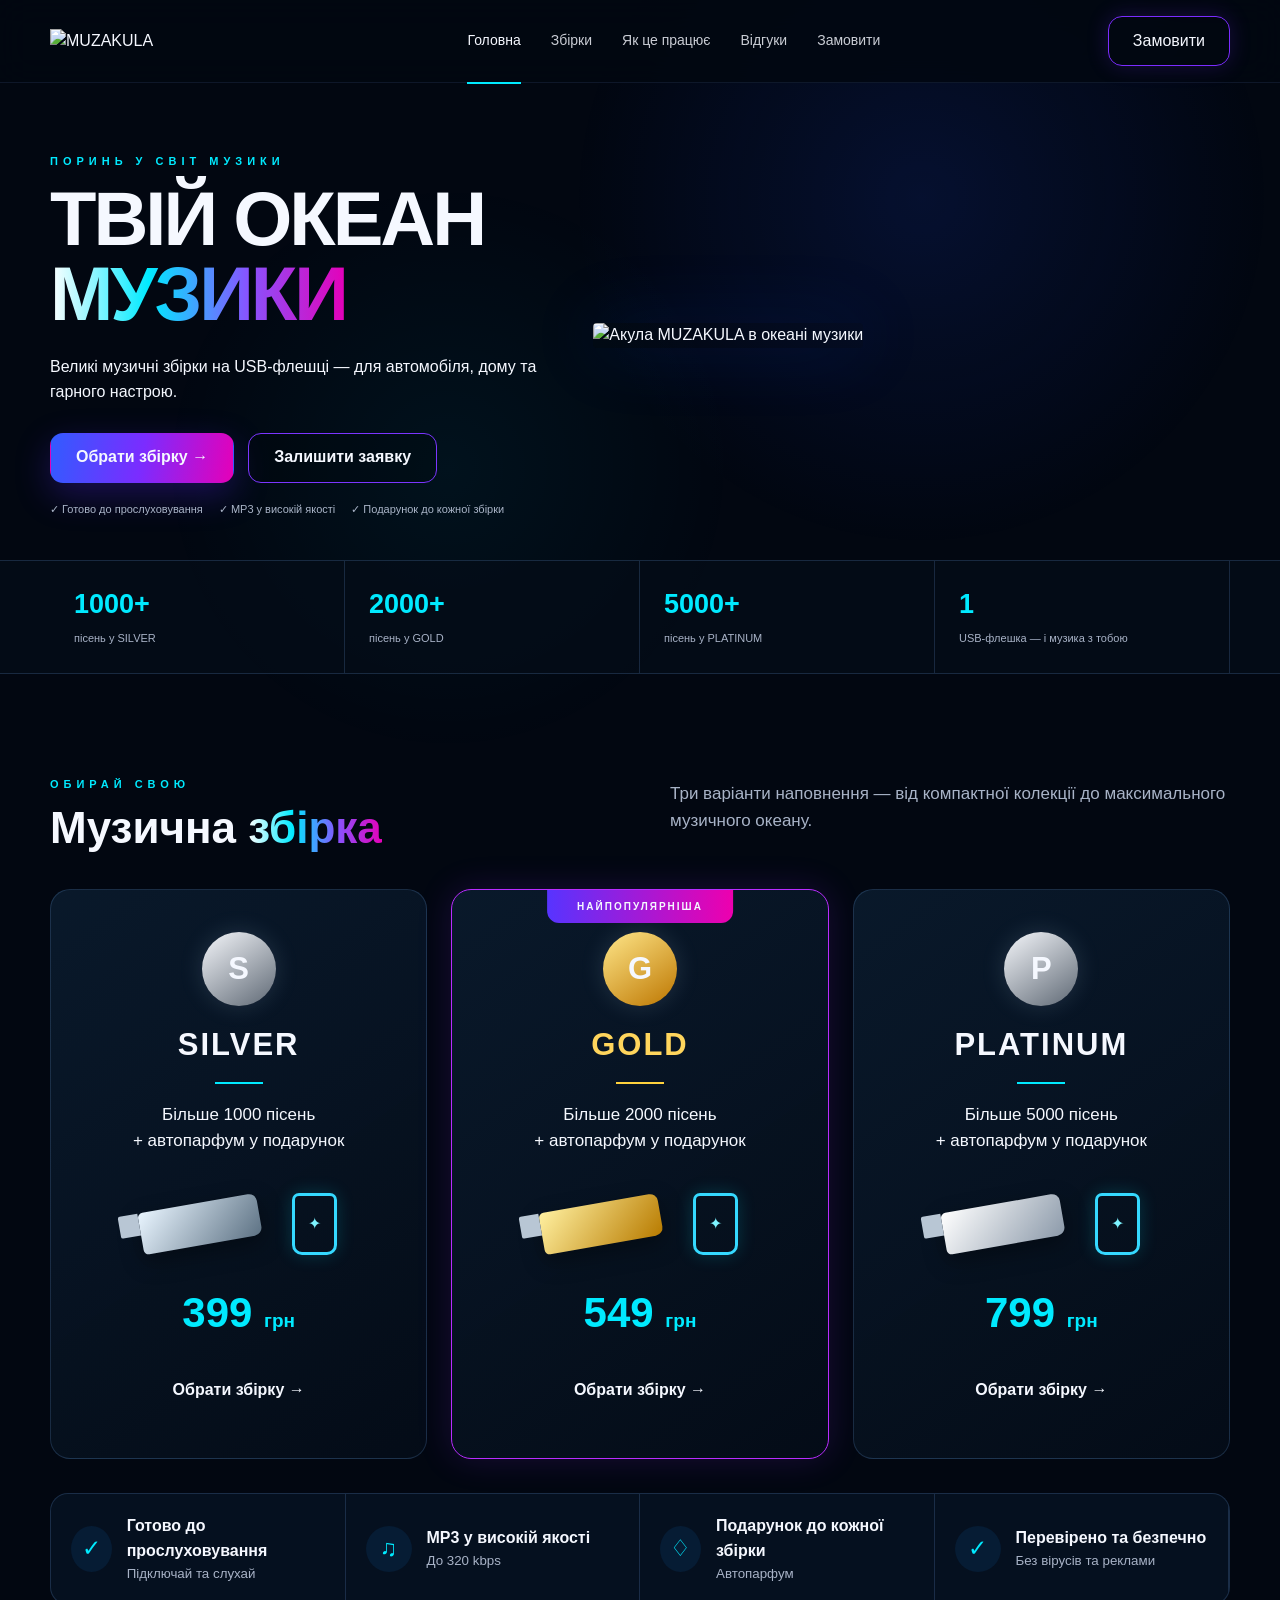
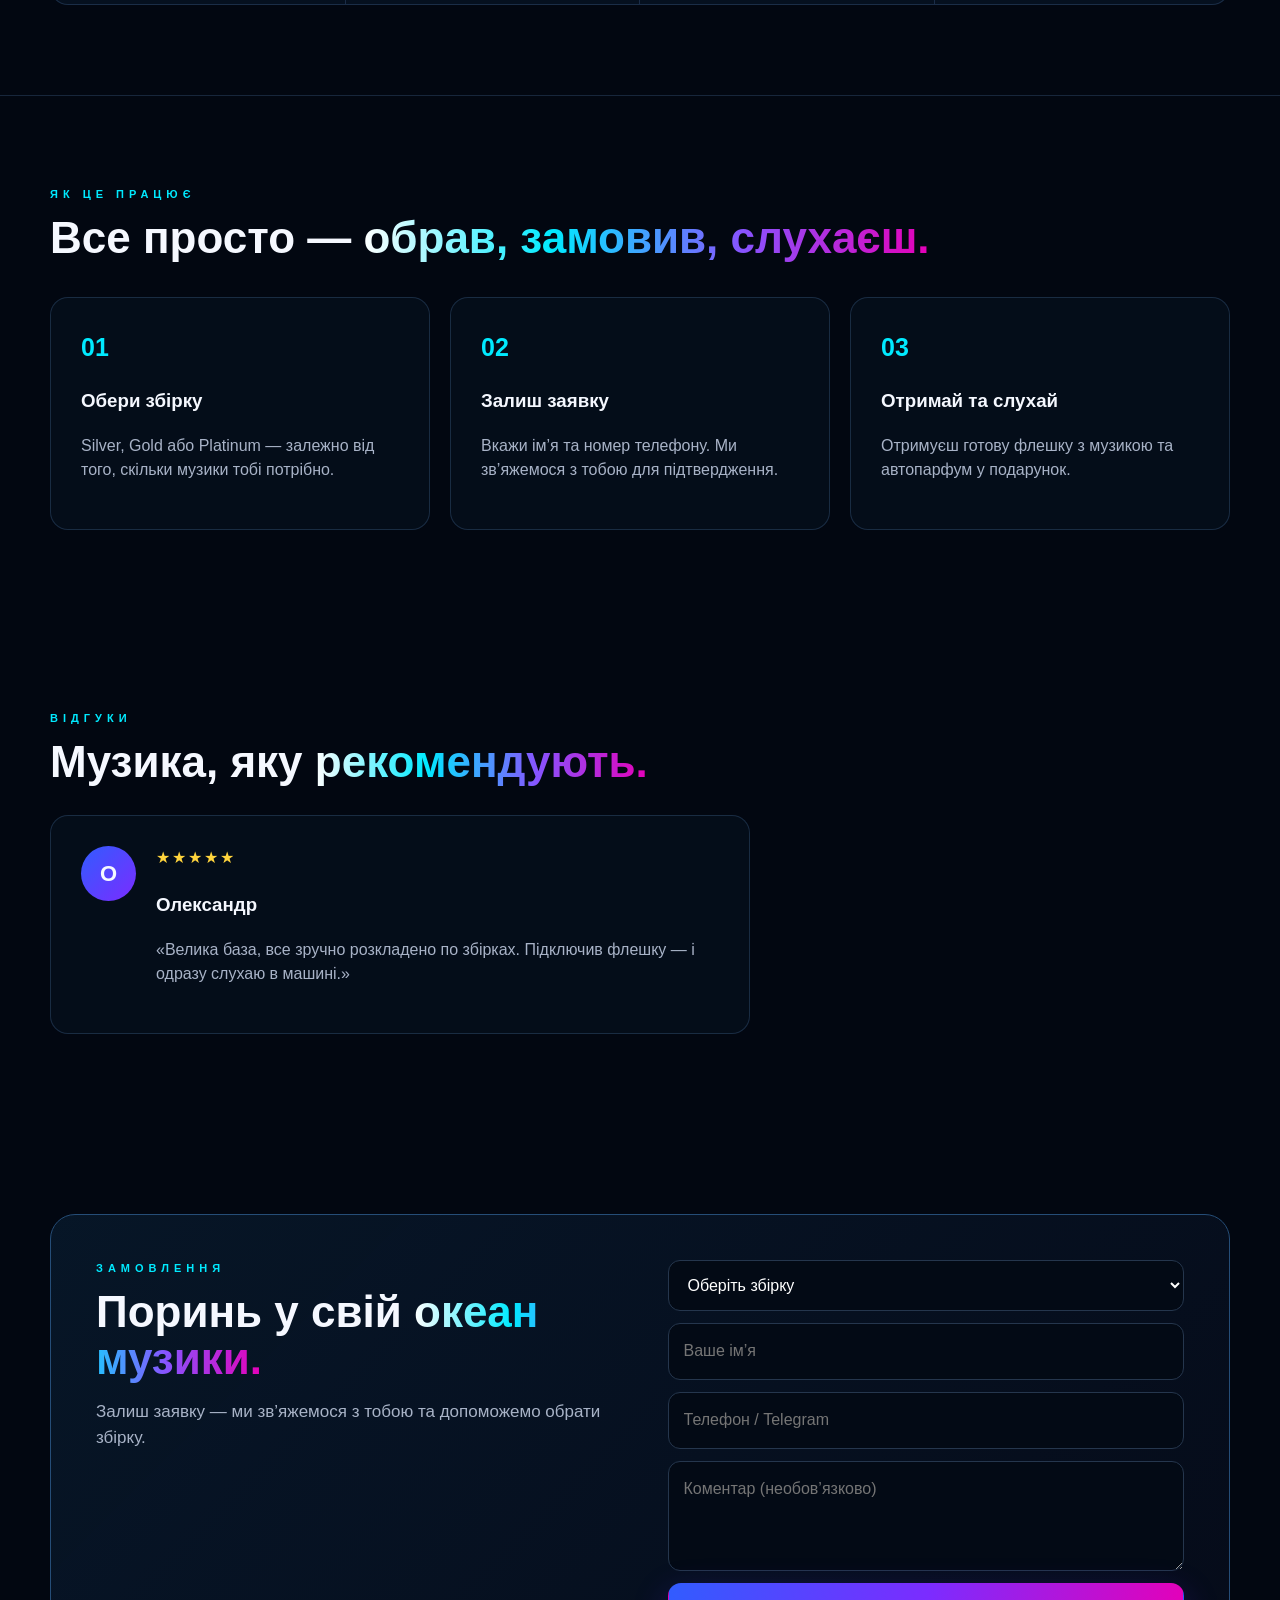
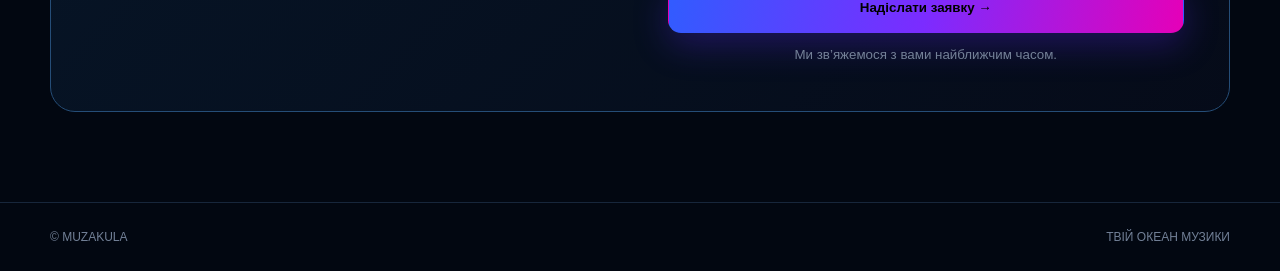
==== index.html @ e10a83ef "Add files via upload" ====
<!doctype html><html lang="uk"><head><meta charset="UTF-8"><meta name="viewport" content="width=device-width,initial-scale=1"><meta name="description" content="MUZAKULA — твій океан музики"><title>MUZAKULA — твій океан музики</title><link rel="stylesheet" href="style.css"></head><body>
<header class="header"><div class="container header-inner"><a class="brand" href="#home"><img src="логотип.png" alt="MUZAKULA"></a><nav class="nav"><a class="active" href="#home">Головна</a><a href="#collections">Збірки</a><a href="#how">Як це працює</a><a href="#reviews">Відгуки</a><a href="#order">Замовити</a></nav><a class="header-order" href="#order">Замовити</a></div></header>
<main><section id="home" class="hero"><div class="container hero-grid"><div><div class="eyebrow">ПОРИНЬ У СВІТ МУЗИКИ</div><h1>ТВІЙ ОКЕАН<br><span>МУЗИКИ</span></h1><p>Великі музичні збірки на USB-флешці — для автомобіля, дому та гарного настрою.</p><div class="hero-actions"><a class="btn primary" href="#collections">Обрати збірку →</a><a class="btn secondary" href="#order">Залишити заявку</a></div><div class="hero-points"><span>✓ Готово до прослуховування</span><span>✓ MP3 у високій якості</span><span>✓ Подарунок до кожної збірки</span></div></div><div class="hero-art"><img src="герой-океан.jpg" alt="Акула MUZAKULA в океані музики"></div></div></section>
<section class="numbers"><div class="container numbers-grid"><div><strong>1000+</strong><span>пісень у SILVER</span></div><div><strong>2000+</strong><span>пісень у GOLD</span></div><div><strong>5000+</strong><span>пісень у PLATINUM</span></div><div><strong>1</strong><span>USB-флешка — і музика з тобою</span></div></div></section>
<section id="collections" class="section"><div class="container"><div class="section-head"><div><div class="eyebrow">ОБИРАЙ СВОЮ</div><h2>Музична <span>збірка</span></h2></div><p>Три варіанти наповнення — від компактної колекції до максимального музичного океану.</p></div><div class="cards">
<article class="card silver"><div class="medal">S</div><h3>SILVER</h3><div class="line"></div><p>Більше 1000 пісень<br>+ автопарфум у подарунок</p><div class="product-icons"><div class="usb usb-silver"></div><div class="perfume">✦</div></div><div class="price">399 <small>грн</small></div><a class="btn card-btn" href="#order" data-package="SILVER — 399 грн">Обрати збірку →</a></article>
<article class="card gold popular"><div class="popular-label">НАЙПОПУЛЯРНІША</div><div class="medal gold-medal">G</div><h3>GOLD</h3><div class="line"></div><p>Більше 2000 пісень<br>+ автопарфум у подарунок</p><div class="product-icons"><div class="usb usb-gold"></div><div class="perfume">✦</div></div><div class="price">549 <small>грн</small></div><a class="btn card-btn" href="#order" data-package="GOLD — 549 грн">Обрати збірку →</a></article>
<article class="card platinum"><div class="medal platinum-medal">P</div><h3>PLATINUM</h3><div class="line"></div><p>Більше 5000 пісень<br>+ автопарфум у подарунок</p><div class="product-icons"><div class="usb usb-platinum"></div><div class="perfume">✦</div></div><div class="price">799 <small>грн</small></div><a class="btn card-btn" href="#order" data-package="PLATINUM — 799 грн">Обрати збірку →</a></article></div>
<div class="benefits"><div><i>✓</i><span><b>Готово до прослуховування</b><small>Підключай та слухай</small></span></div><div><i>♫</i><span><b>MP3 у високій якості</b><small>До 320 kbps</small></span></div><div><i>♢</i><span><b>Подарунок до кожної збірки</b><small>Автопарфум</small></span></div><div><i>✓</i><span><b>Перевірено та безпечно</b><small>Без вірусів та реклами</small></span></div></div></div></section>
<section id="how" class="section how"><div class="container"><div class="eyebrow">ЯК ЦЕ ПРАЦЮЄ</div><h2>Все просто — <span>обрав, замовив, слухаєш.</span></h2><div class="steps"><div><b>01</b><h3>Обери збірку</h3><p>Silver, Gold або Platinum — залежно від того, скільки музики тобі потрібно.</p></div><div><b>02</b><h3>Залиш заявку</h3><p>Вкажи ім’я та номер телефону. Ми зв’яжемося з тобою для підтвердження.</p></div><div><b>03</b><h3>Отримай та слухай</h3><p>Отримуєш готову флешку з музикою та автопарфум у подарунок.</p></div></div></div></section>
<section id="reviews" class="section"><div class="container"><div class="eyebrow">ВІДГУКИ</div><h2>Музика, яку <span>рекомендують.</span></h2><div class="review-card"><div class="avatar">О</div><div><div class="stars">★★★★★</div><h3>Олександр</h3><p>«Велика база, все зручно розкладено по збірках. Підключив флешку — і одразу слухаю в машині.»</p></div></div></div></section>
<section id="order" class="section"><div class="container order-box"><div><div class="eyebrow">ЗАМОВЛЕННЯ</div><h2>Поринь у свій <span>океан музики.</span></h2><p>Залиш заявку — ми зв’яжемося з тобою та допоможемо обрати збірку.</p></div><form id="orderForm"><select id="package" required><option value="">Оберіть збірку</option><option>SILVER — 399 грн</option><option>GOLD — 549 грн</option><option>PLATINUM — 799 грн</option></select><input id="name" placeholder="Ваше ім’я" required><input id="contact" placeholder="Телефон / Telegram" required><textarea id="comment" placeholder="Коментар (необов’язково)"></textarea><button class="btn primary" type="submit">Надіслати заявку →</button><small class="form-note">Ми зв’яжемося з вами найближчим часом.</small></form></div></section></main>
<footer><div class="container footer-inner"><span>© MUZAKULA</span><span>ТВІЙ ОКЕАН МУЗИКИ</span></div></footer><script src="script.js"></script></body></html>
---- style.css ----
:root{--bg:#020711;--panel:#071426;--text:#f5f8ff;--muted:#a8b3c7;--cyan:#00eaff;--blue:#315cff;--purple:#7b2cff;--pink:#e500b8;--gold:#f2b632;--border:rgba(120,180,255,.18)}*{box-sizing:border-box}html{scroll-behavior:smooth}body{margin:0;background:var(--bg);color:var(--text);font-family:Inter,Arial,sans-serif;line-height:1.55}body:before{content:"";position:fixed;inset:0;pointer-events:none;background:radial-gradient(circle at 72% 22%,rgba(34,77,255,.13),transparent 30%),radial-gradient(circle at 35% 52%,rgba(0,234,255,.05),transparent 30%);z-index:-1}a{text-decoration:none;color:inherit}.container{width:min(1180px,calc(100% - 36px));margin:auto}.header{position:sticky;top:0;z-index:20;background:rgba(2,7,17,.86);backdrop-filter:blur(16px);border-bottom:1px solid rgba(130,180,255,.1)}.header-inner{height:82px;display:flex;align-items:center;gap:28px}.brand img{width:190px;max-height:58px;object-fit:contain;display:block}.nav{display:flex;gap:30px;margin:auto;font-size:14px}.nav a{opacity:.82;padding:30px 0;border-bottom:2px solid transparent}.nav a:hover,.nav a.active{opacity:1;border-bottom-color:var(--cyan)}.header-order{padding:12px 24px;border:1px solid var(--purple);border-radius:14px;box-shadow:0 0 22px rgba(123,44,255,.2)}.hero{padding:70px 0 42px;overflow:hidden}.hero-grid{display:grid;grid-template-columns:1fr 1.25fr;align-items:center;gap:34px}.eyebrow{font-size:11px;letter-spacing:5px;font-weight:800;color:var(--cyan);margin-bottom:12px}h1{font-size:clamp(48px,6vw,76px);line-height:.98;margin:0 0 24px;font-weight:900;letter-spacing:-3px}h1 span,h2 span{background:linear-gradient(90deg,#fff,var(--cyan),#8754ff,var(--pink));-webkit-background-clip:text;background-clip:text;color:transparent}.hero-copy>p,.section-head>p,.order-box>div p{max-width:560px;color:var(--muted);font-size:17px}.hero-actions{display:flex;gap:14px;margin:28px 0 18px}.btn{display:inline-flex;align-items:center;justify-content:center;min-height:50px;padding:0 25px;border-radius:13px;font-weight:800;border:1px solid transparent;cursor:pointer;transition:.25s}.btn:hover{transform:translateY(-2px)}.primary{background:linear-gradient(100deg,var(--blue),var(--purple),var(--pink));box-shadow:0 12px 35px rgba(95,39,255,.28)}.secondary{border-color:#7b35ff;background:rgba(0,0,0,.15)}.hero-points{display:flex;flex-wrap:wrap;gap:16px;color:#aab5c8;font-size:11px}.hero-art img{width:100%;max-height:430px;object-fit:cover;border-radius:4px;box-shadow:0 0 70px rgba(21,76,255,.18)}.numbers{border-top:1px solid var(--border);border-bottom:1px solid var(--border);background:rgba(5,13,25,.7)}.numbers-grid{display:grid;grid-template-columns:repeat(4,1fr)}.numbers-grid>div{padding:23px 24px;border-right:1px solid var(--border)}.numbers strong{display:block;font-size:27px;color:var(--cyan)}.numbers span{font-size:11px;color:var(--muted)}.section{padding:90px 0}.section-head{display:flex;justify-content:space-between;align-items:end;gap:30px;margin-bottom:38px}.section-head h2,h2{font-size:44px;line-height:1.05;margin:0;font-weight:900}.cards{display:grid;grid-template-columns:repeat(3,1fr);gap:24px}.card{position:relative;text-align:center;padding:42px 30px 28px;min-height:570px;border:1px solid var(--border);border-radius:20px;background:linear-gradient(145deg,rgba(10,27,45,.92),rgba(4,12,24,.96));overflow:hidden}.card.gold{border-color:#b82cff;box-shadow:0 0 35px rgba(157,42,255,.16)}.popular-label{position:absolute;top:0;left:50%;transform:translateX(-50%);padding:9px 30px;background:linear-gradient(90deg,#5734ff,#ee00ae);border-radius:0 0 12px 12px;font-size:10px;font-weight:900;letter-spacing:2px}.medal{width:74px;height:74px;margin:0 auto 15px;border-radius:50%;display:grid;place-items:center;font-size:31px;font-weight:900;background:linear-gradient(145deg,#f5f7fb,#5e6874);box-shadow:0 0 25px rgba(190,220,255,.15)}.gold-medal{background:linear-gradient(145deg,#ffe78a,#bd7600)}.card h3{font-size:31px;letter-spacing:2px;margin:0}.gold h3{color:#ffd55c}.line{width:48px;height:2px;background:var(--cyan);margin:13px auto 18px}.gold .line{background:#ffd23d}.card p{font-size:17px;min-height:55px}.product-icons{height:100px;display:flex;justify-content:center;align-items:center;gap:32px}.usb{width:120px;height:42px;border-radius:5px 8px 8px 5px;transform:rotate(-10deg);position:relative;box-shadow:0 8px 22px rgba(0,0,0,.35)}.usb:before{content:"";position:absolute;left:-20px;width:20px;height:22px;border-radius:2px 0 0 2px;background:#b8c6d4}.usb-silver{background:linear-gradient(135deg,#e9f5ff,#5d7284)}.usb-gold{background:linear-gradient(135deg,#fff0a0,#b87b00)}.usb-platinum{background:linear-gradient(135deg,#fff,#8c9aaa)}.perfume{width:45px;height:62px;border:3px solid #35d9ff;border-radius:7px 7px 10px 10px;color:#7df3ff;display:grid;place-items:center;box-shadow:0 0 18px rgba(0,234,255,.18)}.price{font-size:42px;font-weight:900;color:var(--cyan);margin:6px 0 20px}.price small{font-size:19px;font-weight:600}.card-btn{width:100%}.benefits{margin-top:34px;display:grid;grid-template-columns:repeat(4,1fr);border:1px solid var(--border);border-radius:18px;background:rgba(8,21,37,.7);overflow:hidden}.benefits>div{display:flex;gap:15px;align-items:center;padding:20px;border-right:1px solid var(--border)}.benefits i{width:46px;height:46px;border-radius:50%;display:grid;place-items:center;background:#061c34;color:var(--cyan);font-style:normal;font-size:23px}.benefits b,.benefits small{display:block}.benefits small{color:var(--muted)}.how{border-top:1px solid var(--border)}.steps{display:grid;grid-template-columns:repeat(3,1fr);gap:20px;margin-top:36px}.steps>div,.review-card{padding:30px;border:1px solid var(--border);border-radius:18px;background:rgba(7,18,31,.65)}.steps b{color:var(--cyan);font-size:25px}.steps p,.review-card p{color:var(--muted)}.review-card{display:flex;gap:20px;max-width:700px;margin-top:30px}.avatar{width:55px;height:55px;flex:none;border-radius:50%;display:grid;place-items:center;background:linear-gradient(135deg,var(--blue),var(--purple));font-weight:900;font-size:22px}.stars{color:#ffd43d;letter-spacing:2px}.order-box{display:grid;grid-template-columns:1fr 1fr;gap:55px;padding:45px;border:1px solid #254d77;border-radius:25px;background:linear-gradient(135deg,rgba(7,23,41,.95),rgba(6,12,26,.92))}form{display:grid;gap:12px}input,select,textarea{width:100%;background:#030a15;border:1px solid #25364d;color:#fff;border-radius:12px;padding:15px;font:inherit;outline:none}textarea{min-height:110px;resize:vertical}.form-note{text-align:center;color:#748198}footer{border-top:1px solid var(--border);padding:25px 0;color:#728097;font-size:12px}.footer-inner{display:flex;justify-content:space-between}@media(max-width:900px){.nav{gap:15px}.hero-grid,.order-box{grid-template-columns:1fr}.cards{grid-template-columns:1fr}.benefits,.numbers-grid,.steps{grid-template-columns:1fr 1fr}}@media(max-width:650px){.container{width:calc(100% - 24px)}.header-inner{height:70px}.brand img{width:150px}.nav{display:none}.header-order{margin-left:auto;padding:10px 15px;font-size:12px}.hero{padding-top:45px}.hero-grid{gap:25px}.hero-art{order:-1}.hero-art img{max-height:270px}h1{font-size:48px;letter-spacing:-2px}.hero-actions{flex-direction:column}.hero-actions .btn{width:100%}.numbers-grid,.benefits,.steps{grid-template-columns:1fr}.numbers-grid>div{border-right:0;border-bottom:1px solid var(--border)}.section{padding:65px 0}.section-head{display:block}.section-head h2,h2{font-size:35px}.cards{gap:16px}.card{padding:36px 22px;min-height:0}.order-box{padding:28px 20px}.footer-inner{display:block}}
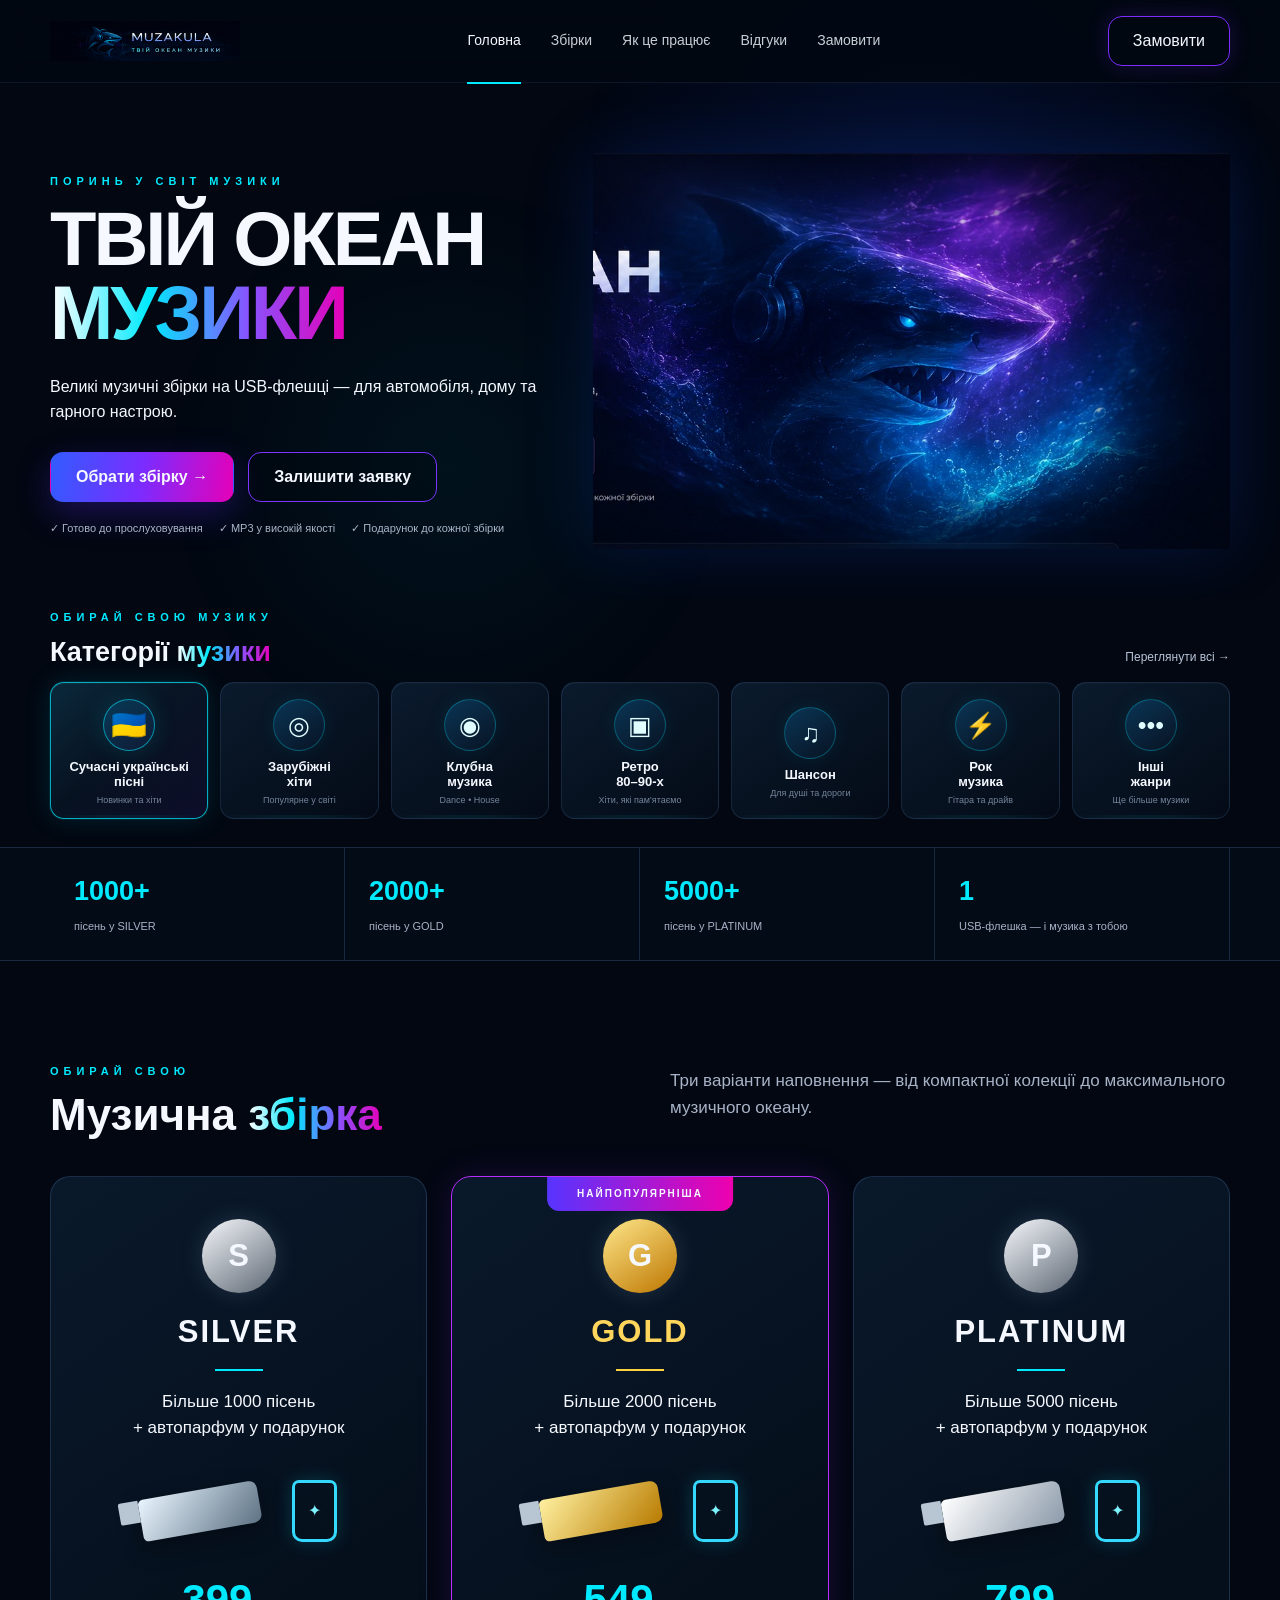
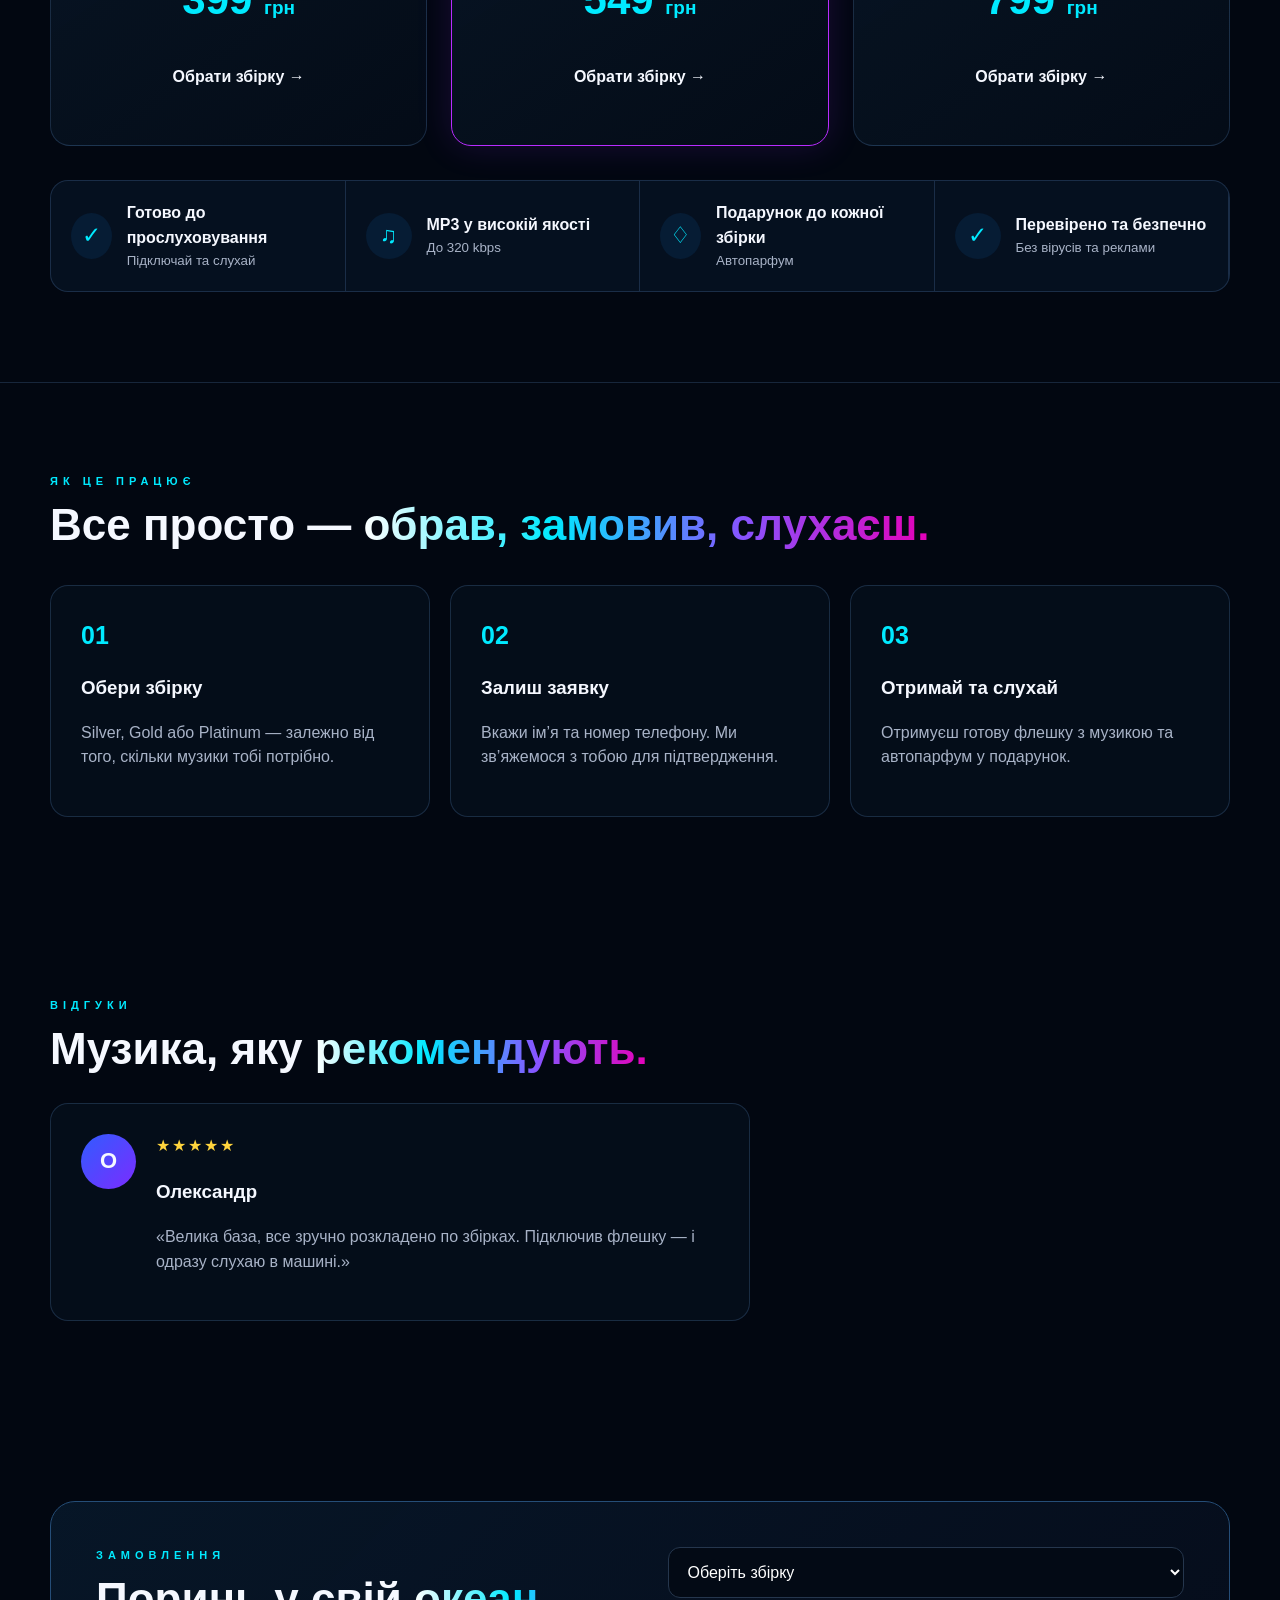
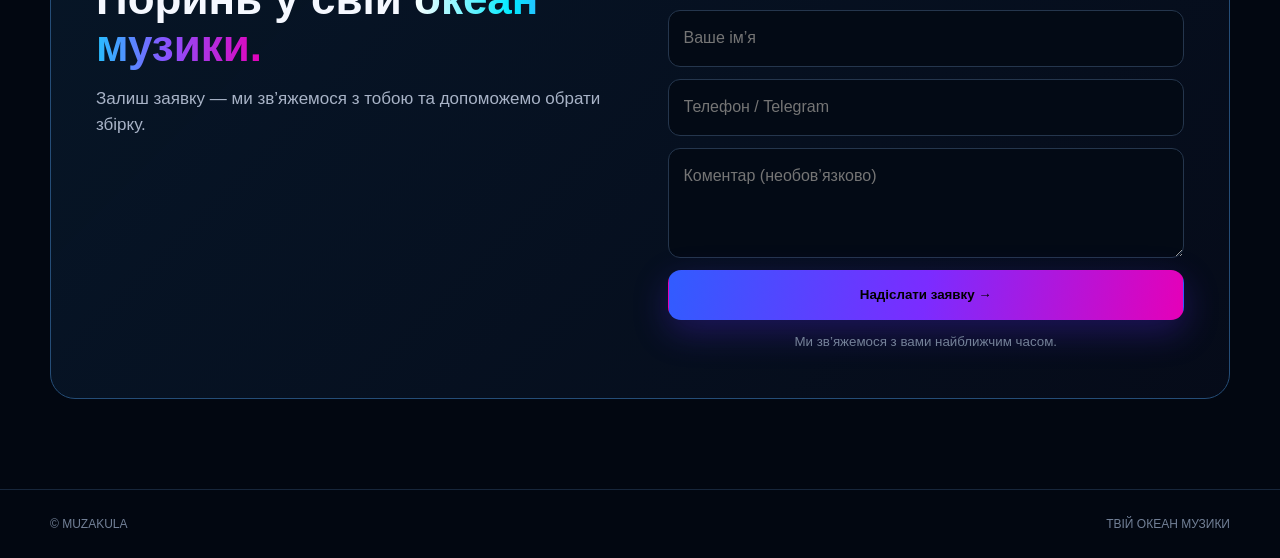
==== commit a7db75f3: "Add files via upload" ====
--- a/index.html
+++ b/index.html
@@ -1,6 +1,61 @@
 <!doctype html><html lang="uk"><head><meta charset="UTF-8"><meta name="viewport" content="width=device-width,initial-scale=1"><meta name="description" content="MUZAKULA — твій океан музики"><title>MUZAKULA — твій океан музики</title><link rel="stylesheet" href="style.css"></head><body>
-<header class="header"><div class="container header-inner"><a class="brand" href="#home"><img src="логотип.png" alt="MUZAKULA"></a><nav class="nav"><a class="active" href="#home">Головна</a><a href="#collections">Збірки</a><a href="#how">Як це працює</a><a href="#reviews">Відгуки</a><a href="#order">Замовити</a></nav><a class="header-order" href="#order">Замовити</a></div></header>
-<main><section id="home" class="hero"><div class="container hero-grid"><div><div class="eyebrow">ПОРИНЬ У СВІТ МУЗИКИ</div><h1>ТВІЙ ОКЕАН<br><span>МУЗИКИ</span></h1><p>Великі музичні збірки на USB-флешці — для автомобіля, дому та гарного настрою.</p><div class="hero-actions"><a class="btn primary" href="#collections">Обрати збірку →</a><a class="btn secondary" href="#order">Залишити заявку</a></div><div class="hero-points"><span>✓ Готово до прослуховування</span><span>✓ MP3 у високій якості</span><span>✓ Подарунок до кожної збірки</span></div></div><div class="hero-art"><img src="герой-океан.jpg" alt="Акула MUZAKULA в океані музики"></div></div></section>
+<header class="header"><div class="container header-inner"><a class="brand" href="#home"><img src="assets/logo.png" alt="MUZAKULA"></a><nav class="nav"><a class="active" href="#home">Головна</a><a href="#collections">Збірки</a><a href="#how">Як це працює</a><a href="#reviews">Відгуки</a><a href="#order">Замовити</a></nav><a class="header-order" href="#order">Замовити</a></div></header>
+<main><section id="home" class="hero"><div class="container hero-grid"><div><div class="eyebrow">ПОРИНЬ У СВІТ МУЗИКИ</div><h1>ТВІЙ ОКЕАН<br><span>МУЗИКИ</span></h1><p>Великі музичні збірки на USB-флешці — для автомобіля, дому та гарного настрою.</p><div class="hero-actions"><a class="btn primary" href="#collections">Обрати збірку →</a><a class="btn secondary" href="#order">Залишити заявку</a></div><div class="hero-points"><span>✓ Готово до прослуховування</span><span>✓ MP3 у високій якості</span><span>✓ Подарунок до кожної збірки</span></div></div><div class="hero-art"><img src="assets/hero-ocean.jpg" alt="Акула MUZAKULA в океані музики"></div></div></section>
+<section id="categories" class="categories-section">
+  <div class="container">
+    <div class="categories-head">
+      <div>
+        <div class="eyebrow">ОБИРАЙ СВОЮ МУЗИКУ</div>
+        <h2>Категорії <span>музики</span></h2>
+      </div>
+      <a href="#collections" class="categories-all">Переглянути всі →</a>
+    </div>
+
+    <div class="category-strip">
+      <a class="category-card featured" href="#collections" data-category="Сучасні українські пісні">
+        <div class="category-icon">🇺🇦</div>
+        <strong>Сучасні українські<br>пісні</strong>
+        <small>Новинки та хіти</small>
+      </a>
+
+      <a class="category-card" href="#collections" data-category="Зарубіжні хіти">
+        <div class="category-icon">◎</div>
+        <strong>Зарубіжні<br>хіти</strong>
+        <small>Популярне у світі</small>
+      </a>
+
+      <a class="category-card" href="#collections" data-category="Клубна музика">
+        <div class="category-icon">◉</div>
+        <strong>Клубна<br>музика</strong>
+        <small>Dance • House</small>
+      </a>
+
+      <a class="category-card" href="#collections" data-category="Ретро 80–90-х">
+        <div class="category-icon">▣</div>
+        <strong>Ретро<br>80–90-х</strong>
+        <small>Хіти, які пам'ятаємо</small>
+      </a>
+
+      <a class="category-card" href="#collections" data-category="Шансон">
+        <div class="category-icon">♫</div>
+        <strong>Шансон</strong>
+        <small>Для душі та дороги</small>
+      </a>
+
+      <a class="category-card" href="#collections" data-category="Рок музика">
+        <div class="category-icon">⚡</div>
+        <strong>Рок<br>музика</strong>
+        <small>Гітара та драйв</small>
+      </a>
+
+      <a class="category-card" href="#collections" data-category="Інші жанри">
+        <div class="category-icon">•••</div>
+        <strong>Інші<br>жанри</strong>
+        <small>Ще більше музики</small>
+      </a>
+    </div>
+  </div>
+</section>
 <section class="numbers"><div class="container numbers-grid"><div><strong>1000+</strong><span>пісень у SILVER</span></div><div><strong>2000+</strong><span>пісень у GOLD</span></div><div><strong>5000+</strong><span>пісень у PLATINUM</span></div><div><strong>1</strong><span>USB-флешка — і музика з тобою</span></div></div></section>
 <section id="collections" class="section"><div class="container"><div class="section-head"><div><div class="eyebrow">ОБИРАЙ СВОЮ</div><h2>Музична <span>збірка</span></h2></div><p>Три варіанти наповнення — від компактної колекції до максимального музичного океану.</p></div><div class="cards">
 <article class="card silver"><div class="medal">S</div><h3>SILVER</h3><div class="line"></div><p>Більше 1000 пісень<br>+ автопарфум у подарунок</p><div class="product-icons"><div class="usb usb-silver"></div><div class="perfume">✦</div></div><div class="price">399 <small>грн</small></div><a class="btn card-btn" href="#order" data-package="SILVER — 399 грн">Обрати збірку →</a></article>
--- a/style.css
+++ b/style.css
@@ -1 +1,19 @@
-:root{--bg:#020711;--panel:#071426;--text:#f5f8ff;--muted:#a8b3c7;--cyan:#00eaff;--blue:#315cff;--purple:#7b2cff;--pink:#e500b8;--gold:#f2b632;--border:rgba(120,180,255,.18)}*{box-sizing:border-box}html{scroll-behavior:smooth}body{margin:0;background:var(--bg);color:var(--text);font-family:Inter,Arial,sans-serif;line-height:1.55}body:before{content:"";position:fixed;inset:0;pointer-events:none;background:radial-gradient(circle at 72% 22%,rgba(34,77,255,.13),transparent 30%),radial-gradient(circle at 35% 52%,rgba(0,234,255,.05),transparent 30%);z-index:-1}a{text-decoration:none;color:inherit}.container{width:min(1180px,calc(100% - 36px));margin:auto}.header{position:sticky;top:0;z-index:20;background:rgba(2,7,17,.86);backdrop-filter:blur(16px);border-bottom:1px solid rgba(130,180,255,.1)}.header-inner{height:82px;display:flex;align-items:center;gap:28px}.brand img{width:190px;max-height:58px;object-fit:contain;display:block}.nav{display:flex;gap:30px;margin:auto;font-size:14px}.nav a{opacity:.82;padding:30px 0;border-bottom:2px solid transparent}.nav a:hover,.nav a.active{opacity:1;border-bottom-color:var(--cyan)}.header-order{padding:12px 24px;border:1px solid var(--purple);border-radius:14px;box-shadow:0 0 22px rgba(123,44,255,.2)}.hero{padding:70px 0 42px;overflow:hidden}.hero-grid{display:grid;grid-template-columns:1fr 1.25fr;align-items:center;gap:34px}.eyebrow{font-size:11px;letter-spacing:5px;font-weight:800;color:var(--cyan);margin-bottom:12px}h1{font-size:clamp(48px,6vw,76px);line-height:.98;margin:0 0 24px;font-weight:900;letter-spacing:-3px}h1 span,h2 span{background:linear-gradient(90deg,#fff,var(--cyan),#8754ff,var(--pink));-webkit-background-clip:text;background-clip:text;color:transparent}.hero-copy>p,.section-head>p,.order-box>div p{max-width:560px;color:var(--muted);font-size:17px}.hero-actions{display:flex;gap:14px;margin:28px 0 18px}.btn{display:inline-flex;align-items:center;justify-content:center;min-height:50px;padding:0 25px;border-radius:13px;font-weight:800;border:1px solid transparent;cursor:pointer;transition:.25s}.btn:hover{transform:translateY(-2px)}.primary{background:linear-gradient(100deg,var(--blue),var(--purple),var(--pink));box-shadow:0 12px 35px rgba(95,39,255,.28)}.secondary{border-color:#7b35ff;background:rgba(0,0,0,.15)}.hero-points{display:flex;flex-wrap:wrap;gap:16px;color:#aab5c8;font-size:11px}.hero-art img{width:100%;max-height:430px;object-fit:cover;border-radius:4px;box-shadow:0 0 70px rgba(21,76,255,.18)}.numbers{border-top:1px solid var(--border);border-bottom:1px solid var(--border);background:rgba(5,13,25,.7)}.numbers-grid{display:grid;grid-template-columns:repeat(4,1fr)}.numbers-grid>div{padding:23px 24px;border-right:1px solid var(--border)}.numbers strong{display:block;font-size:27px;color:var(--cyan)}.numbers span{font-size:11px;color:var(--muted)}.section{padding:90px 0}.section-head{display:flex;justify-content:space-between;align-items:end;gap:30px;margin-bottom:38px}.section-head h2,h2{font-size:44px;line-height:1.05;margin:0;font-weight:900}.cards{display:grid;grid-template-columns:repeat(3,1fr);gap:24px}.card{position:relative;text-align:center;padding:42px 30px 28px;min-height:570px;border:1px solid var(--border);border-radius:20px;background:linear-gradient(145deg,rgba(10,27,45,.92),rgba(4,12,24,.96));overflow:hidden}.card.gold{border-color:#b82cff;box-shadow:0 0 35px rgba(157,42,255,.16)}.popular-label{position:absolute;top:0;left:50%;transform:translateX(-50%);padding:9px 30px;background:linear-gradient(90deg,#5734ff,#ee00ae);border-radius:0 0 12px 12px;font-size:10px;font-weight:900;letter-spacing:2px}.medal{width:74px;height:74px;margin:0 auto 15px;border-radius:50%;display:grid;place-items:center;font-size:31px;font-weight:900;background:linear-gradient(145deg,#f5f7fb,#5e6874);box-shadow:0 0 25px rgba(190,220,255,.15)}.gold-medal{background:linear-gradient(145deg,#ffe78a,#bd7600)}.card h3{font-size:31px;letter-spacing:2px;margin:0}.gold h3{color:#ffd55c}.line{width:48px;height:2px;background:var(--cyan);margin:13px auto 18px}.gold .line{background:#ffd23d}.card p{font-size:17px;min-height:55px}.product-icons{height:100px;display:flex;justify-content:center;align-items:center;gap:32px}.usb{width:120px;height:42px;border-radius:5px 8px 8px 5px;transform:rotate(-10deg);position:relative;box-shadow:0 8px 22px rgba(0,0,0,.35)}.usb:before{content:"";position:absolute;left:-20px;width:20px;height:22px;border-radius:2px 0 0 2px;background:#b8c6d4}.usb-silver{background:linear-gradient(135deg,#e9f5ff,#5d7284)}.usb-gold{background:linear-gradient(135deg,#fff0a0,#b87b00)}.usb-platinum{background:linear-gradient(135deg,#fff,#8c9aaa)}.perfume{width:45px;height:62px;border:3px solid #35d9ff;border-radius:7px 7px 10px 10px;color:#7df3ff;display:grid;place-items:center;box-shadow:0 0 18px rgba(0,234,255,.18)}.price{font-size:42px;font-weight:900;color:var(--cyan);margin:6px 0 20px}.price small{font-size:19px;font-weight:600}.card-btn{width:100%}.benefits{margin-top:34px;display:grid;grid-template-columns:repeat(4,1fr);border:1px solid var(--border);border-radius:18px;background:rgba(8,21,37,.7);overflow:hidden}.benefits>div{display:flex;gap:15px;align-items:center;padding:20px;border-right:1px solid var(--border)}.benefits i{width:46px;height:46px;border-radius:50%;display:grid;place-items:center;background:#061c34;color:var(--cyan);font-style:normal;font-size:23px}.benefits b,.benefits small{display:block}.benefits small{color:var(--muted)}.how{border-top:1px solid var(--border)}.steps{display:grid;grid-template-columns:repeat(3,1fr);gap:20px;margin-top:36px}.steps>div,.review-card{padding:30px;border:1px solid var(--border);border-radius:18px;background:rgba(7,18,31,.65)}.steps b{color:var(--cyan);font-size:25px}.steps p,.review-card p{color:var(--muted)}.review-card{display:flex;gap:20px;max-width:700px;margin-top:30px}.avatar{width:55px;height:55px;flex:none;border-radius:50%;display:grid;place-items:center;background:linear-gradient(135deg,var(--blue),var(--purple));font-weight:900;font-size:22px}.stars{color:#ffd43d;letter-spacing:2px}.order-box{display:grid;grid-template-columns:1fr 1fr;gap:55px;padding:45px;border:1px solid #254d77;border-radius:25px;background:linear-gradient(135deg,rgba(7,23,41,.95),rgba(6,12,26,.92))}form{display:grid;gap:12px}input,select,textarea{width:100%;background:#030a15;border:1px solid #25364d;color:#fff;border-radius:12px;padding:15px;font:inherit;outline:none}textarea{min-height:110px;resize:vertical}.form-note{text-align:center;color:#748198}footer{border-top:1px solid var(--border);padding:25px 0;color:#728097;font-size:12px}.footer-inner{display:flex;justify-content:space-between}@media(max-width:900px){.nav{gap:15px}.hero-grid,.order-box{grid-template-columns:1fr}.cards{grid-template-columns:1fr}.benefits,.numbers-grid,.steps{grid-template-columns:1fr 1fr}}@media(max-width:650px){.container{width:calc(100% - 24px)}.header-inner{height:70px}.brand img{width:150px}.nav{display:none}.header-order{margin-left:auto;padding:10px 15px;font-size:12px}.hero{padding-top:45px}.hero-grid{gap:25px}.hero-art{order:-1}.hero-art img{max-height:270px}h1{font-size:48px;letter-spacing:-2px}.hero-actions{flex-direction:column}.hero-actions .btn{width:100%}.numbers-grid,.benefits,.steps{grid-template-columns:1fr}.numbers-grid>div{border-right:0;border-bottom:1px solid var(--border)}.section{padding:65px 0}.section-head{display:block}.section-head h2,h2{font-size:35px}.cards{gap:16px}.card{padding:36px 22px;min-height:0}.order-box{padding:28px 20px}.footer-inner{display:block}}
+:root{--bg:#020711;--panel:#071426;--text:#f5f8ff;--muted:#a8b3c7;--cyan:#00eaff;--blue:#315cff;--purple:#7b2cff;--pink:#e500b8;--gold:#f2b632;--border:rgba(120,180,255,.18)}*{box-sizing:border-box}html{scroll-behavior:smooth}body{margin:0;background:var(--bg);color:var(--text);font-family:Inter,Arial,sans-serif;line-height:1.55}body:before{content:"";position:fixed;inset:0;pointer-events:none;background:radial-gradient(circle at 72% 22%,rgba(34,77,255,.13),transparent 30%),radial-gradient(circle at 35% 52%,rgba(0,234,255,.05),transparent 30%);z-index:-1}a{text-decoration:none;color:inherit}.container{width:min(1180px,calc(100% - 36px));margin:auto}.header{position:sticky;top:0;z-index:20;background:rgba(2,7,17,.86);backdrop-filter:blur(16px);border-bottom:1px solid rgba(130,180,255,.1)}.header-inner{height:82px;display:flex;align-items:center;gap:28px}.brand img{width:190px;max-height:58px;object-fit:contain;display:block}.nav{display:flex;gap:30px;margin:auto;font-size:14px}.nav a{opacity:.82;padding:30px 0;border-bottom:2px solid transparent}.nav a:hover,.nav a.active{opacity:1;border-bottom-color:var(--cyan)}.header-order{padding:12px 24px;border:1px solid var(--purple);border-radius:14px;box-shadow:0 0 22px rgba(123,44,255,.2)}.hero{padding:70px 0 42px;overflow:hidden}.hero-grid{display:grid;grid-template-columns:1fr 1.25fr;align-items:center;gap:34px}.eyebrow{font-size:11px;letter-spacing:5px;font-weight:800;color:var(--cyan);margin-bottom:12px}h1{font-size:clamp(48px,6vw,76px);line-height:.98;margin:0 0 24px;font-weight:900;letter-spacing:-3px}h1 span,h2 span{background:linear-gradient(90deg,#fff,var(--cyan),#8754ff,var(--pink));-webkit-background-clip:text;background-clip:text;color:transparent}.hero-copy>p,.section-head>p,.order-box>div p{max-width:560px;color:var(--muted);font-size:17px}.hero-actions{display:flex;gap:14px;margin:28px 0 18px}.btn{display:inline-flex;align-items:center;justify-content:center;min-height:50px;padding:0 25px;border-radius:13px;font-weight:800;border:1px solid transparent;cursor:pointer;transition:.25s}.btn:hover{transform:translateY(-2px)}.primary{background:linear-gradient(100deg,var(--blue),var(--purple),var(--pink));box-shadow:0 12px 35px rgba(95,39,255,.28)}.secondary{border-color:#7b35ff;background:rgba(0,0,0,.15)}.hero-points{display:flex;flex-wrap:wrap;gap:16px;color:#aab5c8;font-size:11px}.hero-art img{width:100%;max-height:430px;object-fit:cover;border-radius:4px;box-shadow:0 0 70px rgba(21,76,255,.18)}.categories-section{padding:10px 0 28px;position:relative}
+.categories-head{display:flex;justify-content:space-between;align-items:end;gap:20px;margin-bottom:16px}
+.categories-head h2{font-size:27px;line-height:1.05;margin:0}
+.categories-head h2 span{background:linear-gradient(90deg,#fff,var(--cyan),#8754ff,var(--pink));-webkit-background-clip:text;background-clip:text;color:transparent}
+.categories-all{font-size:12px;color:#b9c4d8;white-space:nowrap;transition:.2s}
+.categories-all:hover{color:var(--cyan)}
+.category-strip{display:grid;grid-template-columns:repeat(7,1fr);gap:12px}
+.category-card{position:relative;min-height:132px;padding:16px 10px 12px;border:1px solid rgba(120,180,255,.15);border-radius:14px;background:
+linear-gradient(145deg,rgba(11,28,47,.94),rgba(4,11,23,.98));
+display:flex;flex-direction:column;align-items:center;justify-content:center;text-align:center;overflow:hidden;transition:.25s;box-shadow:inset 0 1px 0 rgba(255,255,255,.025)}
+.category-card:before{content:"";position:absolute;inset:auto -30% -65% -30%;height:90px;background:radial-gradient(circle,rgba(0,234,255,.14),transparent 65%);pointer-events:none}
+.category-card:hover{transform:translateY(-3px);border-color:rgba(0,234,255,.55);box-shadow:0 10px 28px rgba(0,180,255,.08)}
+.category-card.featured{border-color:rgba(0,234,255,.72);box-shadow:0 0 0 1px rgba(0,234,255,.08),0 0 28px rgba(0,234,255,.13),inset 0 1px 0 rgba(255,255,255,.04)}
+.category-card.featured:after{content:"";position:absolute;inset:0;border-radius:14px;background:linear-gradient(135deg,rgba(0,234,255,.07),transparent 45%,rgba(123,44,255,.08));pointer-events:none}
+.category-icon{width:52px;height:52px;border-radius:50%;display:grid;place-items:center;margin-bottom:9px;font-size:25px;color:#dffcff;background:linear-gradient(145deg,#0a3555,#081323);border:1px solid rgba(0,234,255,.28);box-shadow:0 0 20px rgba(0,234,255,.08);position:relative;z-index:1}
+.featured .category-icon{font-size:29px;background:linear-gradient(145deg,#073a56,#101a35);border-color:rgba(0,234,255,.55);box-shadow:0 0 24px rgba(0,234,255,.15)}
+.category-card strong{font-size:13px;line-height:1.15;position:relative;z-index:1}
+.category-card small{margin-top:5px;color:#75849b;font-size:9px;line-height:1.15;position:relative;z-index:1}
+.numbers{border-top:1px solid var(--border);border-bottom:1px solid var(--border);background:rgba(5,13,25,.7)}.numbers-grid{display:grid;grid-template-columns:repeat(4,1fr)}.numbers-grid>div{padding:23px 24px;border-right:1px solid var(--border)}.numbers strong{display:block;font-size:27px;color:var(--cyan)}.numbers span{font-size:11px;color:var(--muted)}.section{padding:90px 0}.section-head{display:flex;justify-content:space-between;align-items:end;gap:30px;margin-bottom:38px}.section-head h2,h2{font-size:44px;line-height:1.05;margin:0;font-weight:900}.cards{display:grid;grid-template-columns:repeat(3,1fr);gap:24px}.card{position:relative;text-align:center;padding:42px 30px 28px;min-height:570px;border:1px solid var(--border);border-radius:20px;background:linear-gradient(145deg,rgba(10,27,45,.92),rgba(4,12,24,.96));overflow:hidden}.card.gold{border-color:#b82cff;box-shadow:0 0 35px rgba(157,42,255,.16)}.popular-label{position:absolute;top:0;left:50%;transform:translateX(-50%);padding:9px 30px;background:linear-gradient(90deg,#5734ff,#ee00ae);border-radius:0 0 12px 12px;font-size:10px;font-weight:900;letter-spacing:2px}.medal{width:74px;height:74px;margin:0 auto 15px;border-radius:50%;display:grid;place-items:center;font-size:31px;font-weight:900;background:linear-gradient(145deg,#f5f7fb,#5e6874);box-shadow:0 0 25px rgba(190,220,255,.15)}.gold-medal{background:linear-gradient(145deg,#ffe78a,#bd7600)}.card h3{font-size:31px;letter-spacing:2px;margin:0}.gold h3{color:#ffd55c}.line{width:48px;height:2px;background:var(--cyan);margin:13px auto 18px}.gold .line{background:#ffd23d}.card p{font-size:17px;min-height:55px}.product-icons{height:100px;display:flex;justify-content:center;align-items:center;gap:32px}.usb{width:120px;height:42px;border-radius:5px 8px 8px 5px;transform:rotate(-10deg);position:relative;box-shadow:0 8px 22px rgba(0,0,0,.35)}.usb:before{content:"";position:absolute;left:-20px;width:20px;height:22px;border-radius:2px 0 0 2px;background:#b8c6d4}.usb-silver{background:linear-gradient(135deg,#e9f5ff,#5d7284)}.usb-gold{background:linear-gradient(135deg,#fff0a0,#b87b00)}.usb-platinum{background:linear-gradient(135deg,#fff,#8c9aaa)}.perfume{width:45px;height:62px;border:3px solid #35d9ff;border-radius:7px 7px 10px 10px;color:#7df3ff;display:grid;place-items:center;box-shadow:0 0 18px rgba(0,234,255,.18)}.price{font-size:42px;font-weight:900;color:var(--cyan);margin:6px 0 20px}.price small{font-size:19px;font-weight:600}.card-btn{width:100%}.benefits{margin-top:34px;display:grid;grid-template-columns:repeat(4,1fr);border:1px solid var(--border);border-radius:18px;background:rgba(8,21,37,.7);overflow:hidden}.benefits>div{display:flex;gap:15px;align-items:center;padding:20px;border-right:1px solid var(--border)}.benefits i{width:46px;height:46px;border-radius:50%;display:grid;place-items:center;background:#061c34;color:var(--cyan);font-style:normal;font-size:23px}.benefits b,.benefits small{display:block}.benefits small{color:var(--muted)}.how{border-top:1px solid var(--border)}.steps{display:grid;grid-template-columns:repeat(3,1fr);gap:20px;margin-top:36px}.steps>div,.review-card{padding:30px;border:1px solid var(--border);border-radius:18px;background:rgba(7,18,31,.65)}.steps b{color:var(--cyan);font-size:25px}.steps p,.review-card p{color:var(--muted)}.review-card{display:flex;gap:20px;max-width:700px;margin-top:30px}.avatar{width:55px;height:55px;flex:none;border-radius:50%;display:grid;place-items:center;background:linear-gradient(135deg,var(--blue),var(--purple));font-weight:900;font-size:22px}.stars{color:#ffd43d;letter-spacing:2px}.order-box{display:grid;grid-template-columns:1fr 1fr;gap:55px;padding:45px;border:1px solid #254d77;border-radius:25px;background:linear-gradient(135deg,rgba(7,23,41,.95),rgba(6,12,26,.92))}form{display:grid;gap:12px}input,select,textarea{width:100%;background:#030a15;border:1px solid #25364d;color:#fff;border-radius:12px;padding:15px;font:inherit;outline:none}textarea{min-height:110px;resize:vertical}.form-note{text-align:center;color:#748198}footer{border-top:1px solid var(--border);padding:25px 0;color:#728097;font-size:12px}.footer-inner{display:flex;justify-content:space-between}@media(max-width:900px){.nav{gap:15px}.hero-grid,.order-box{grid-template-columns:1fr}.cards{grid-template-columns:1fr}.benefits,.numbers-grid,.steps{grid-template-columns:1fr 1fr}}@media(max-width:650px){.container{width:calc(100% - 24px)}.categories-section{padding-top:4px}.categories-head{align-items:center}.categories-head h2{font-size:24px}.category-strip{display:flex;overflow-x:auto;gap:10px;padding:2px 2px 10px;scroll-snap-type:x mandatory;-webkit-overflow-scrolling:touch}.category-strip::-webkit-scrollbar{height:4px}.category-strip::-webkit-scrollbar-thumb{background:rgba(0,234,255,.25);border-radius:10px}.category-card{flex:0 0 142px;min-height:132px;scroll-snap-align:start}.header-inner{height:70px}.brand img{width:150px}.nav{display:none}.header-order{margin-left:auto;padding:10px 15px;font-size:12px}.hero{padding-top:45px}.hero-grid{gap:25px}.hero-art{order:-1}.hero-art img{max-height:270px}h1{font-size:48px;letter-spacing:-2px}.hero-actions{flex-direction:column}.hero-actions .btn{width:100%}.numbers-grid,.benefits,.steps{grid-template-columns:1fr}.numbers-grid>div{border-right:0;border-bottom:1px solid var(--border)}.section{padding:65px 0}.section-head{display:block}.section-head h2,h2{font-size:35px}.cards{gap:16px}.card{padding:36px 22px;min-height:0}.order-box{padding:28px 20px}.footer-inner{display:block}}
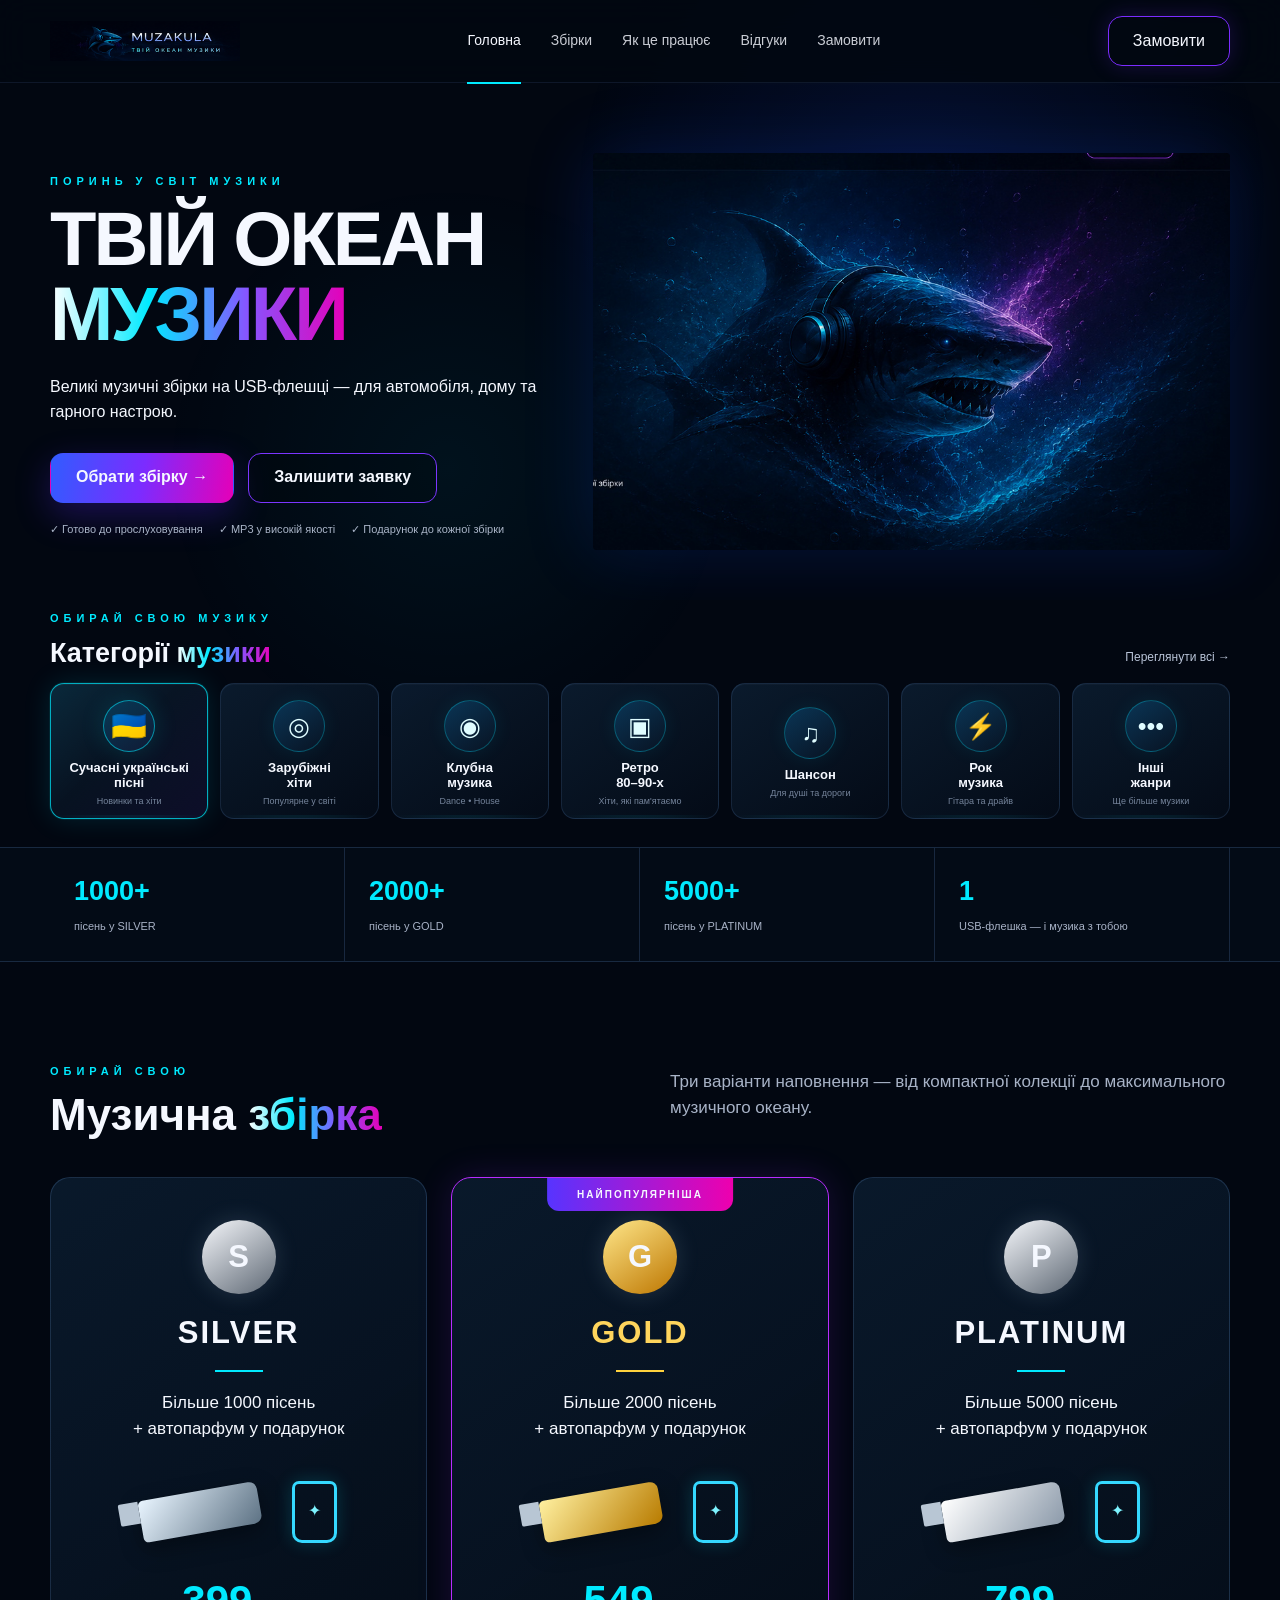
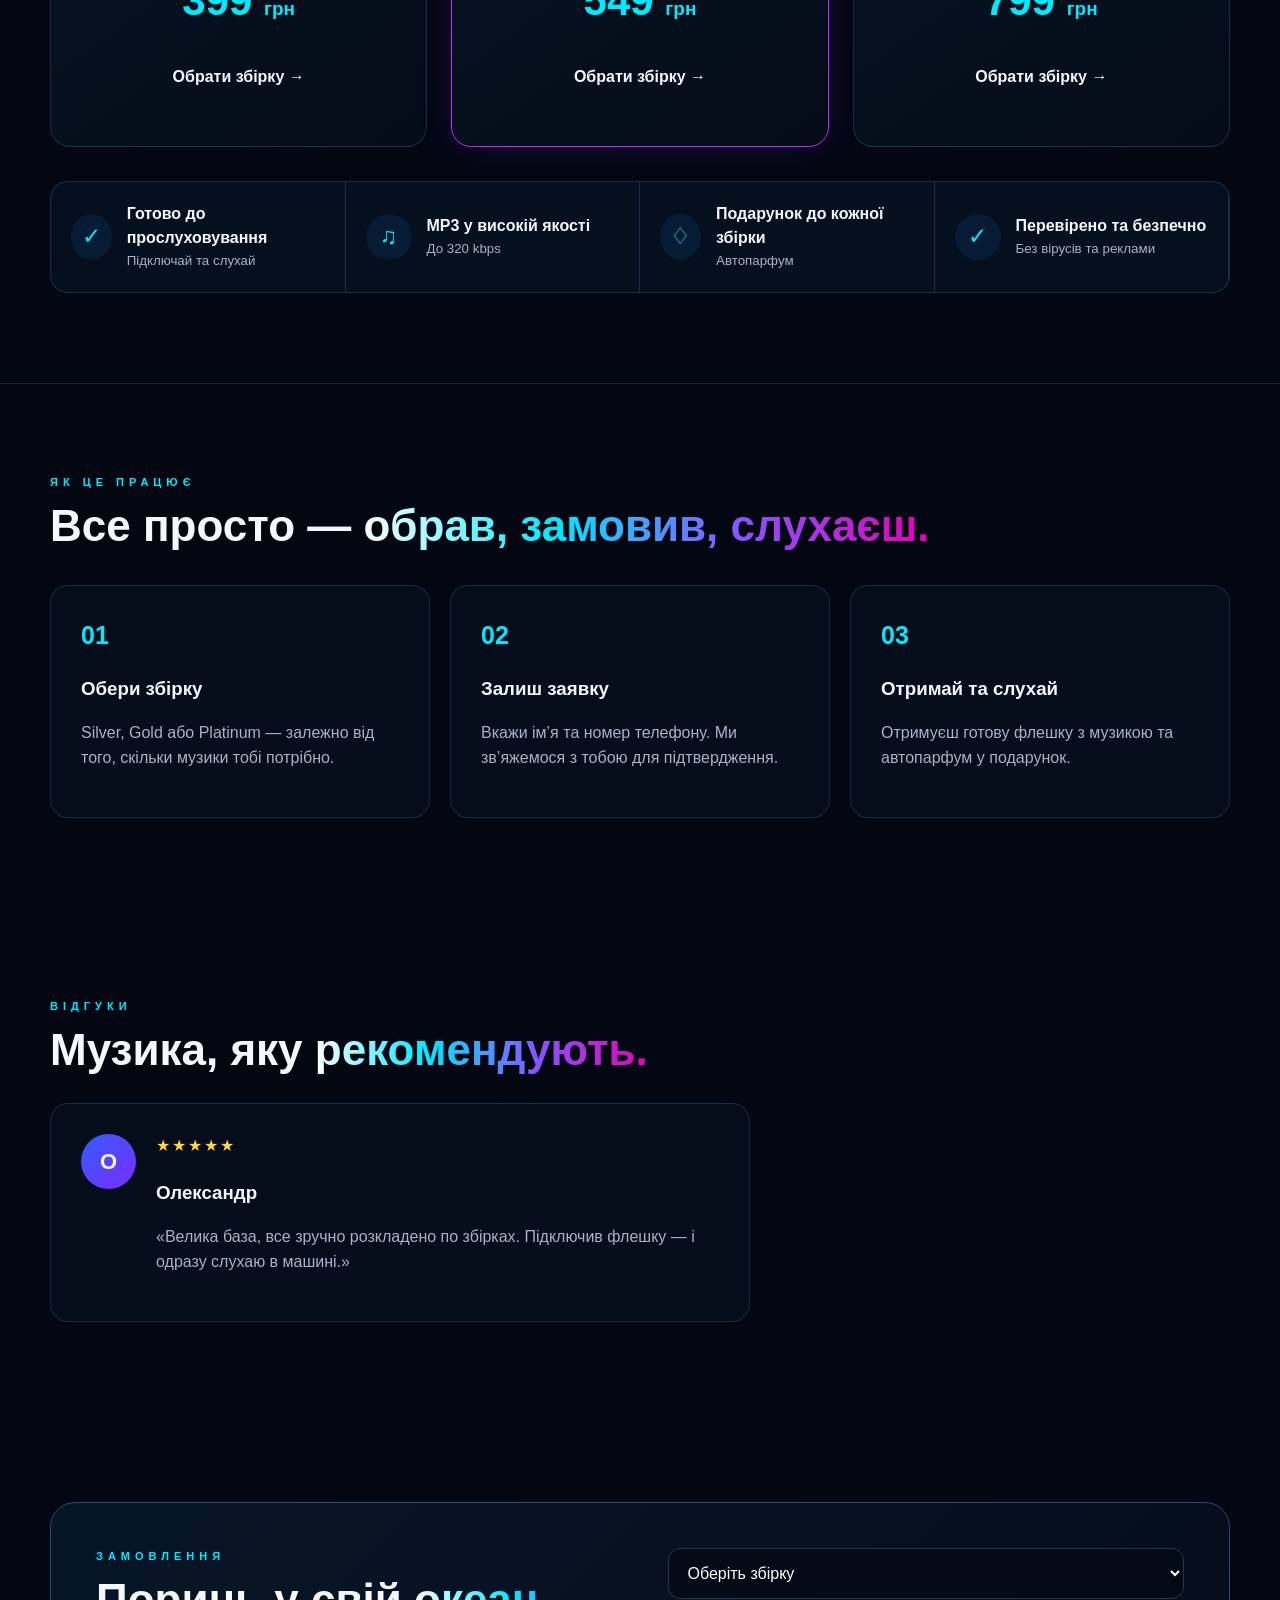
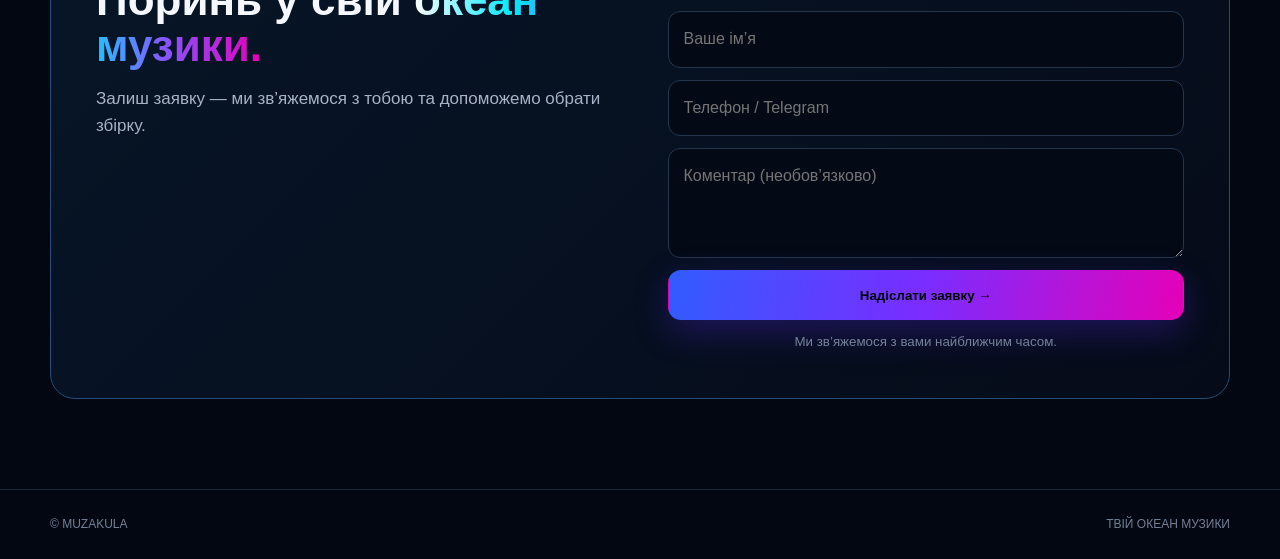
==== commit 04bda3a8: "Update index.html" ====
--- a/index.html
+++ b/index.html
@@ -1,6 +1,6 @@
 <!doctype html><html lang="uk"><head><meta charset="UTF-8"><meta name="viewport" content="width=device-width,initial-scale=1"><meta name="description" content="MUZAKULA — твій океан музики"><title>MUZAKULA — твій океан музики</title><link rel="stylesheet" href="style.css"></head><body>
 <header class="header"><div class="container header-inner"><a class="brand" href="#home"><img src="assets/logo.png" alt="MUZAKULA"></a><nav class="nav"><a class="active" href="#home">Головна</a><a href="#collections">Збірки</a><a href="#how">Як це працює</a><a href="#reviews">Відгуки</a><a href="#order">Замовити</a></nav><a class="header-order" href="#order">Замовити</a></div></header>
-<main><section id="home" class="hero"><div class="container hero-grid"><div><div class="eyebrow">ПОРИНЬ У СВІТ МУЗИКИ</div><h1>ТВІЙ ОКЕАН<br><span>МУЗИКИ</span></h1><p>Великі музичні збірки на USB-флешці — для автомобіля, дому та гарного настрою.</p><div class="hero-actions"><a class="btn primary" href="#collections">Обрати збірку →</a><a class="btn secondary" href="#order">Залишити заявку</a></div><div class="hero-points"><span>✓ Готово до прослуховування</span><span>✓ MP3 у високій якості</span><span>✓ Подарунок до кожної збірки</span></div></div><div class="hero-art"><img src="assets/hero-ocean.jpg" alt="Акула MUZAKULA в океані музики"></div></div></section>
+<main><section id="home" class="hero"><div class="container hero-grid"><div><div class="eyebrow">ПОРИНЬ У СВІТ МУЗИКИ</div><h1>ТВІЙ ОКЕАН<br><span>МУЗИКИ</span></h1><p>Великі музичні збірки на USB-флешці — для автомобіля, дому та гарного настрою.</p><div class="hero-actions"><a class="btn primary" href="#collections">Обрати збірку →</a><a class="btn secondary" href="#order">Залишити заявку</a></div><div class="hero-points"><span>✓ Готово до прослуховування</span><span>✓ MP3 у високій якості</span><span>✓ Подарунок до кожної збірки</span></div></div><div class="hero-art"><img src="assets/hero-ocean-shark.jpg" alt="Акула MUZAKULA в океані музики"></div></div></section>
 <section id="categories" class="categories-section">
   <div class="container">
     <div class="categories-head">
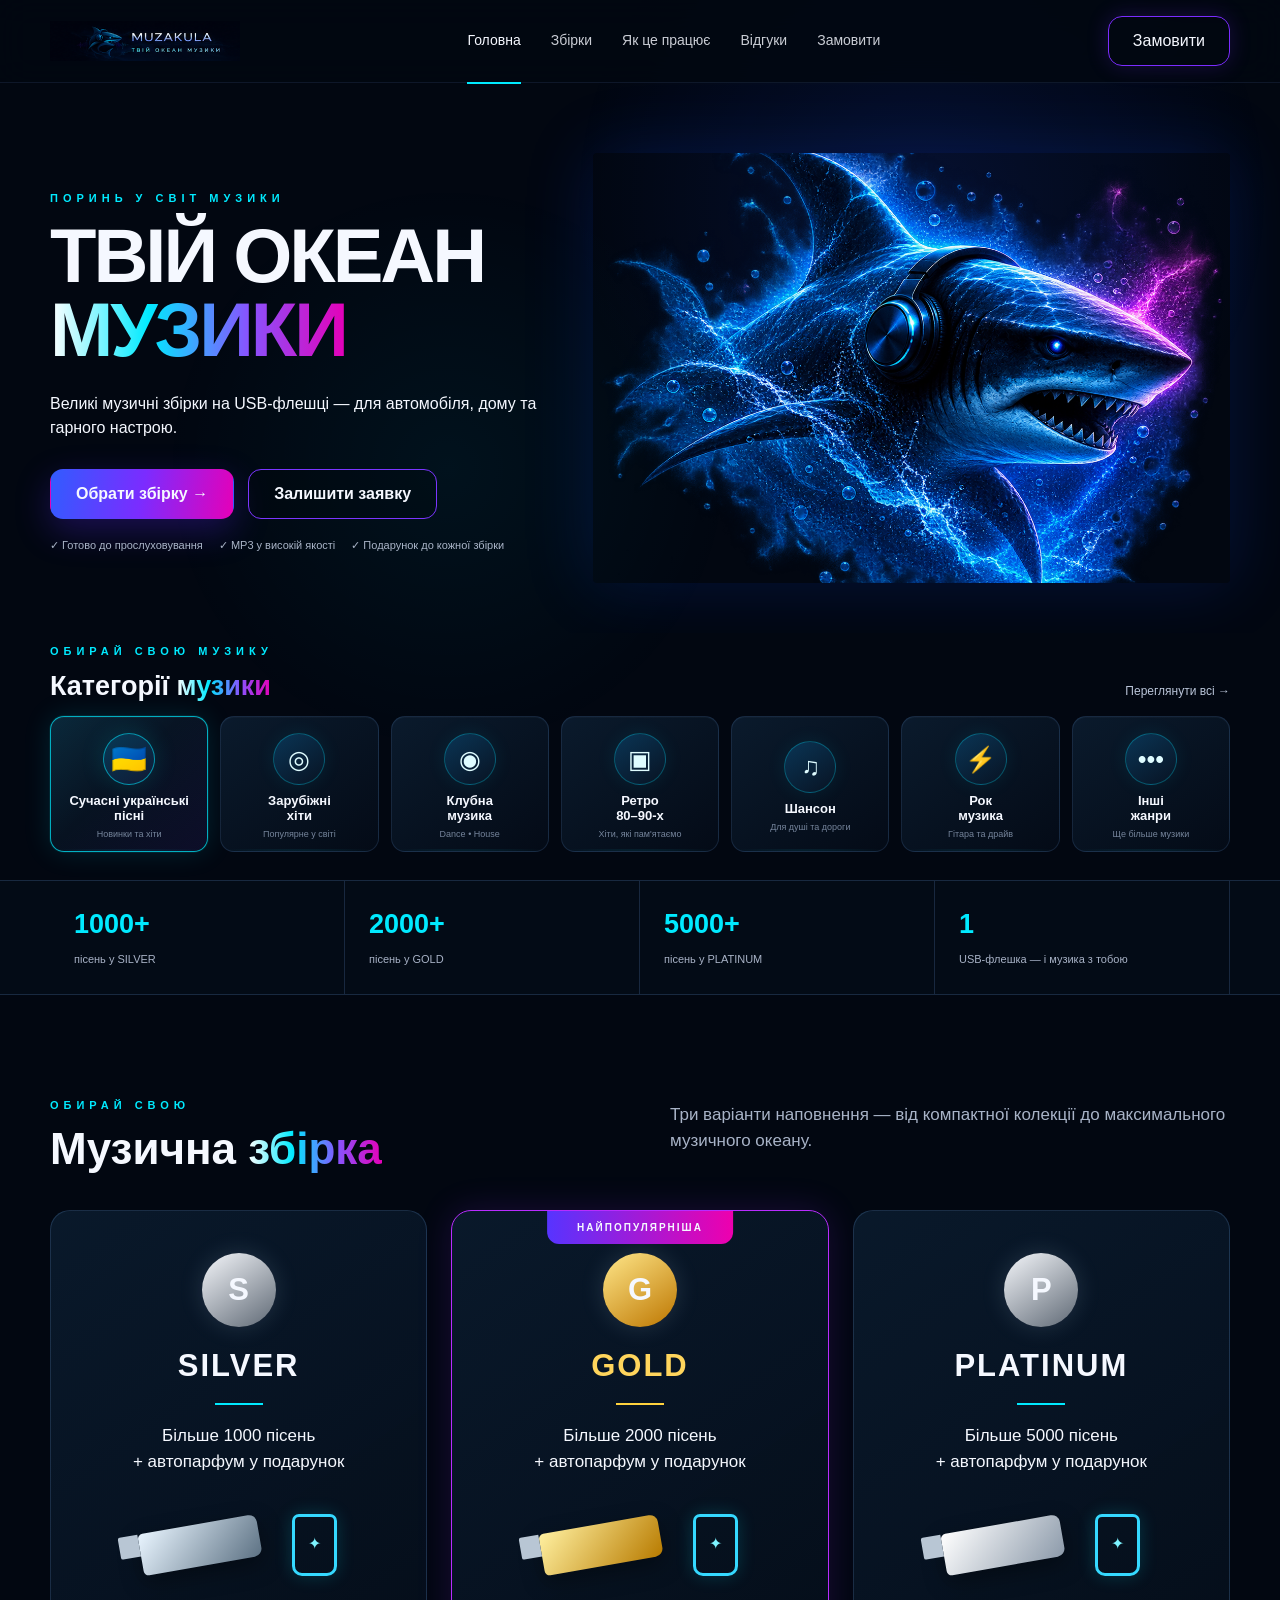
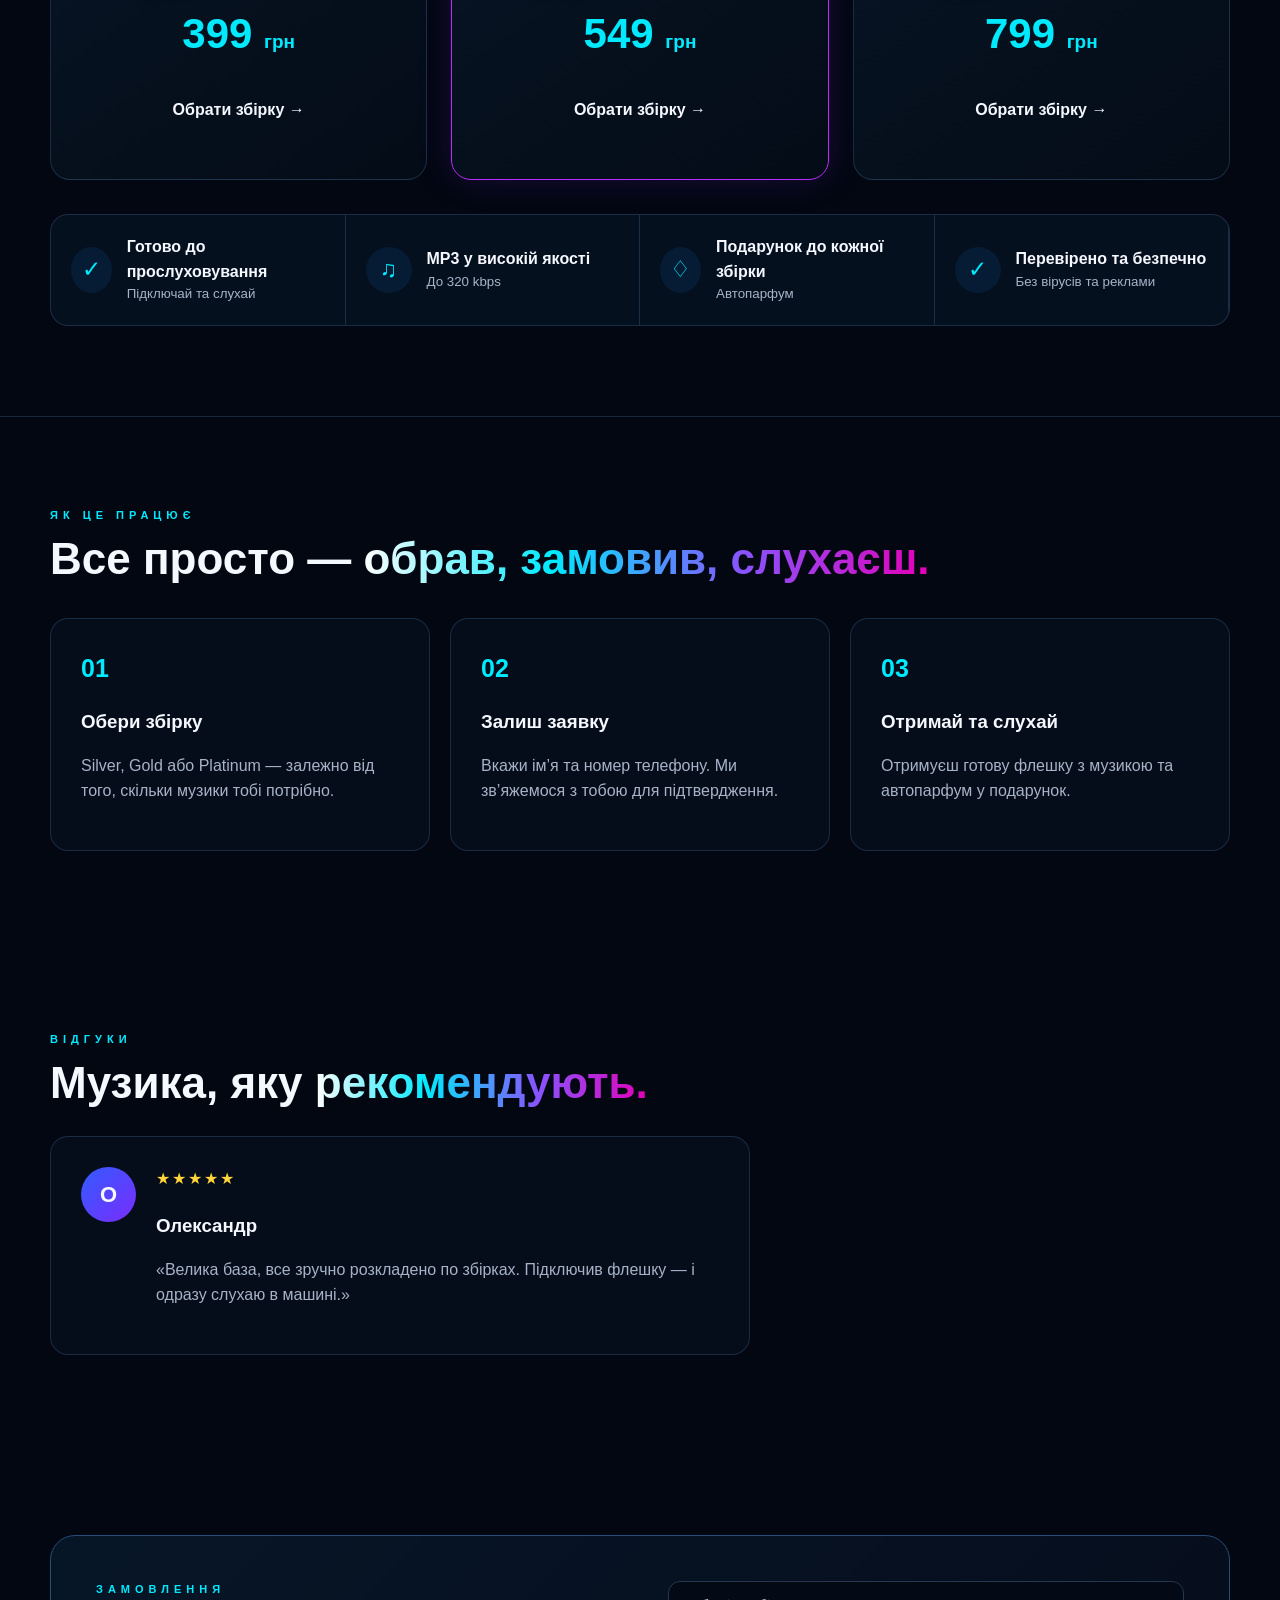
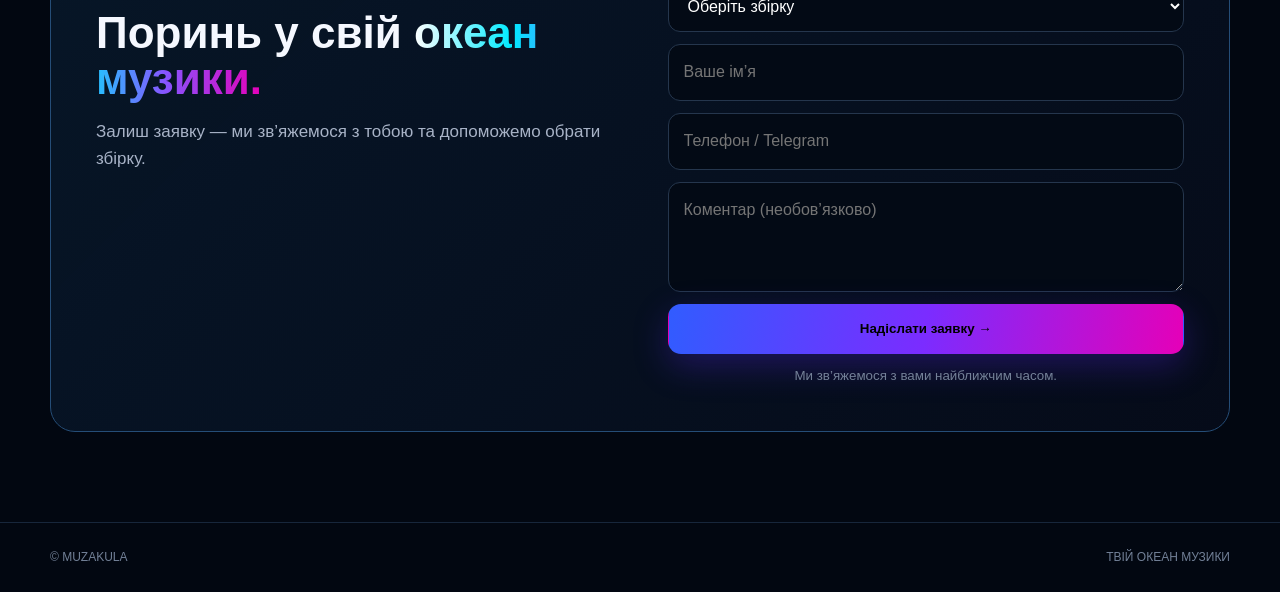
==== commit fef2ba40: "Update index.html" ====
--- a/index.html
+++ b/index.html
@@ -1,6 +1,6 @@
 <!doctype html><html lang="uk"><head><meta charset="UTF-8"><meta name="viewport" content="width=device-width,initial-scale=1"><meta name="description" content="MUZAKULA — твій океан музики"><title>MUZAKULA — твій океан музики</title><link rel="stylesheet" href="style.css"></head><body>
 <header class="header"><div class="container header-inner"><a class="brand" href="#home"><img src="assets/logo.png" alt="MUZAKULA"></a><nav class="nav"><a class="active" href="#home">Головна</a><a href="#collections">Збірки</a><a href="#how">Як це працює</a><a href="#reviews">Відгуки</a><a href="#order">Замовити</a></nav><a class="header-order" href="#order">Замовити</a></div></header>
-<main><section id="home" class="hero"><div class="container hero-grid"><div><div class="eyebrow">ПОРИНЬ У СВІТ МУЗИКИ</div><h1>ТВІЙ ОКЕАН<br><span>МУЗИКИ</span></h1><p>Великі музичні збірки на USB-флешці — для автомобіля, дому та гарного настрою.</p><div class="hero-actions"><a class="btn primary" href="#collections">Обрати збірку →</a><a class="btn secondary" href="#order">Залишити заявку</a></div><div class="hero-points"><span>✓ Готово до прослуховування</span><span>✓ MP3 у високій якості</span><span>✓ Подарунок до кожної збірки</span></div></div><div class="hero-art"><img src="assets/hero-ocean-shark.jpg" alt="Акула MUZAKULA в океані музики"></div></div></section>
+<main><section id="home" class="hero"><div class="container hero-grid"><div><div class="eyebrow">ПОРИНЬ У СВІТ МУЗИКИ</div><h1>ТВІЙ ОКЕАН<br><span>МУЗИКИ</span></h1><p>Великі музичні збірки на USB-флешці — для автомобіля, дому та гарного настрою.</p><div class="hero-actions"><a class="btn primary" href="#collections">Обрати збірку →</a><a class="btn secondary" href="#order">Залишити заявку</a></div><div class="hero-points"><span>✓ Готово до прослуховування</span><span>✓ MP3 у високій якості</span><span>✓ Подарунок до кожної збірки</span></div></div><div class="hero-art"><img src="assets/a_dramatic_high_detail_digital_illustration_graph.png" alt="Акула MUZAKULA в океані музики"></div></div></section>
 <section id="categories" class="categories-section">
   <div class="container">
     <div class="categories-head">
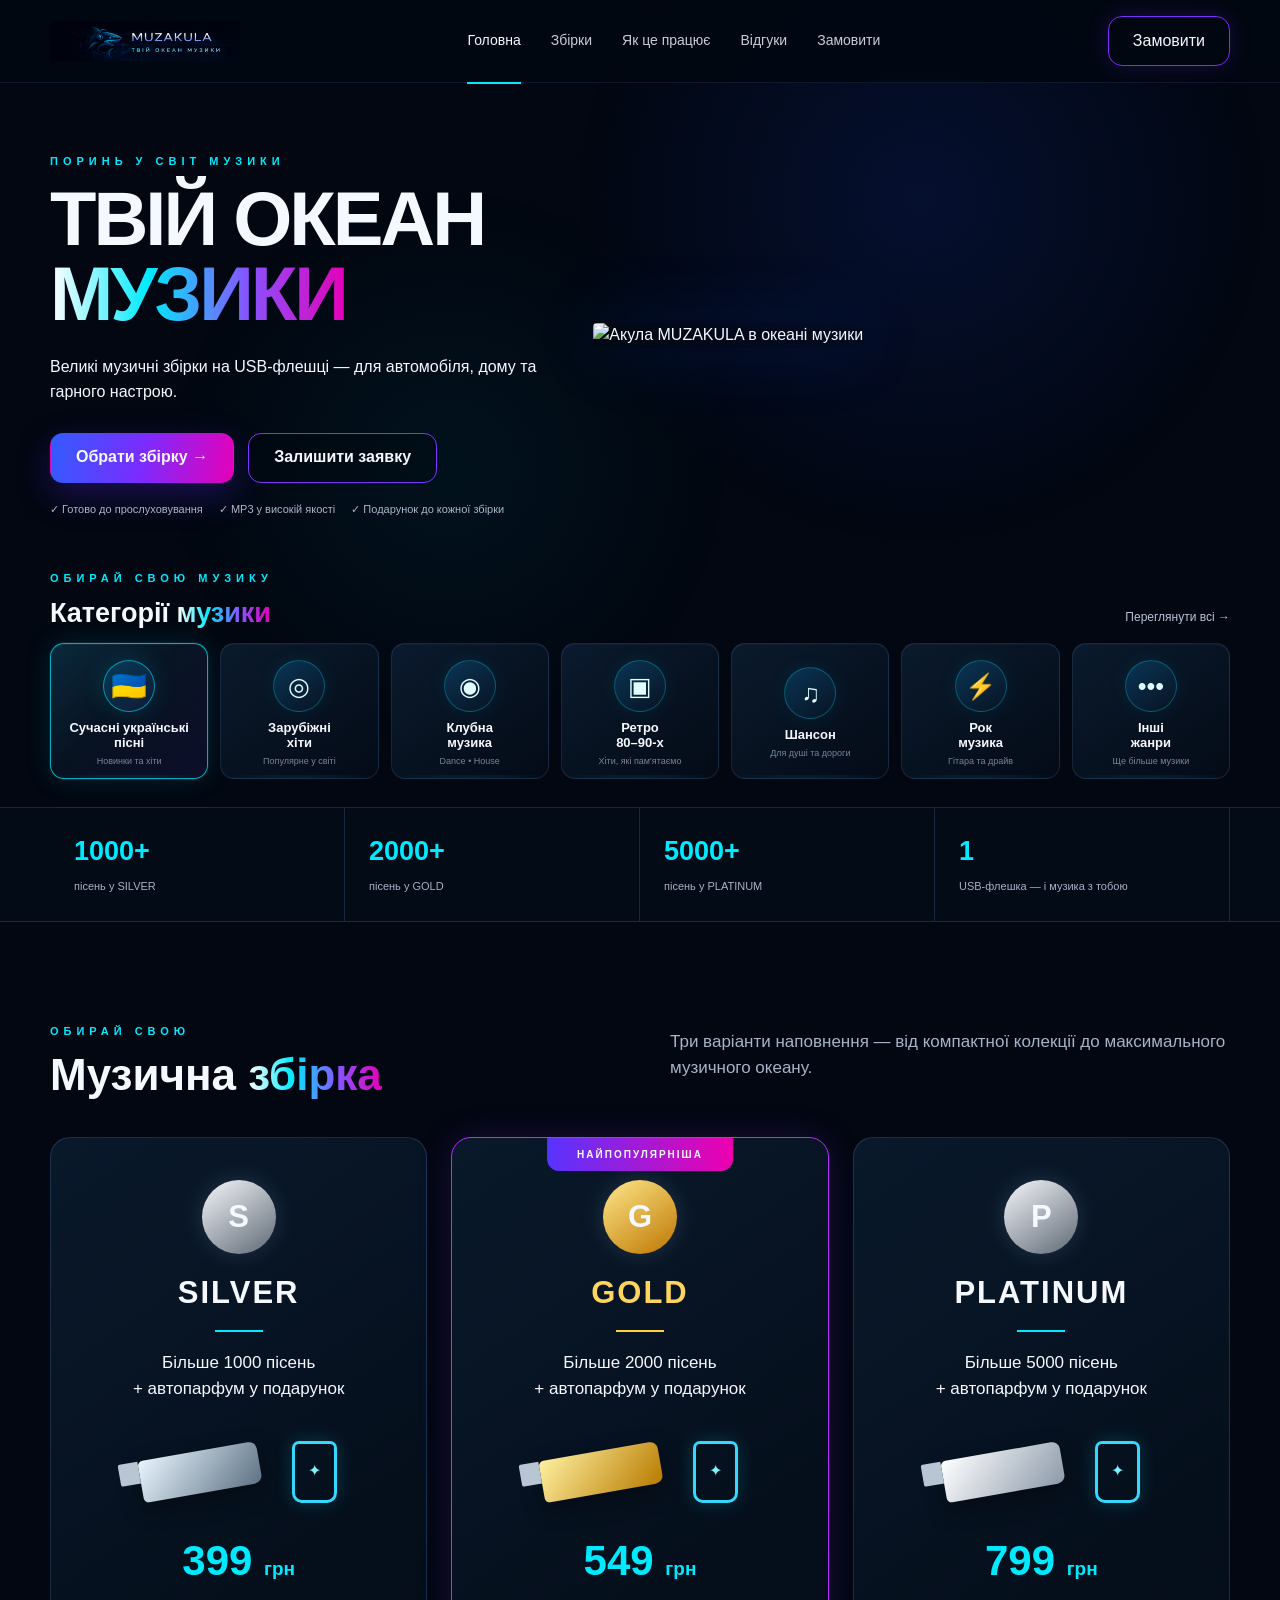
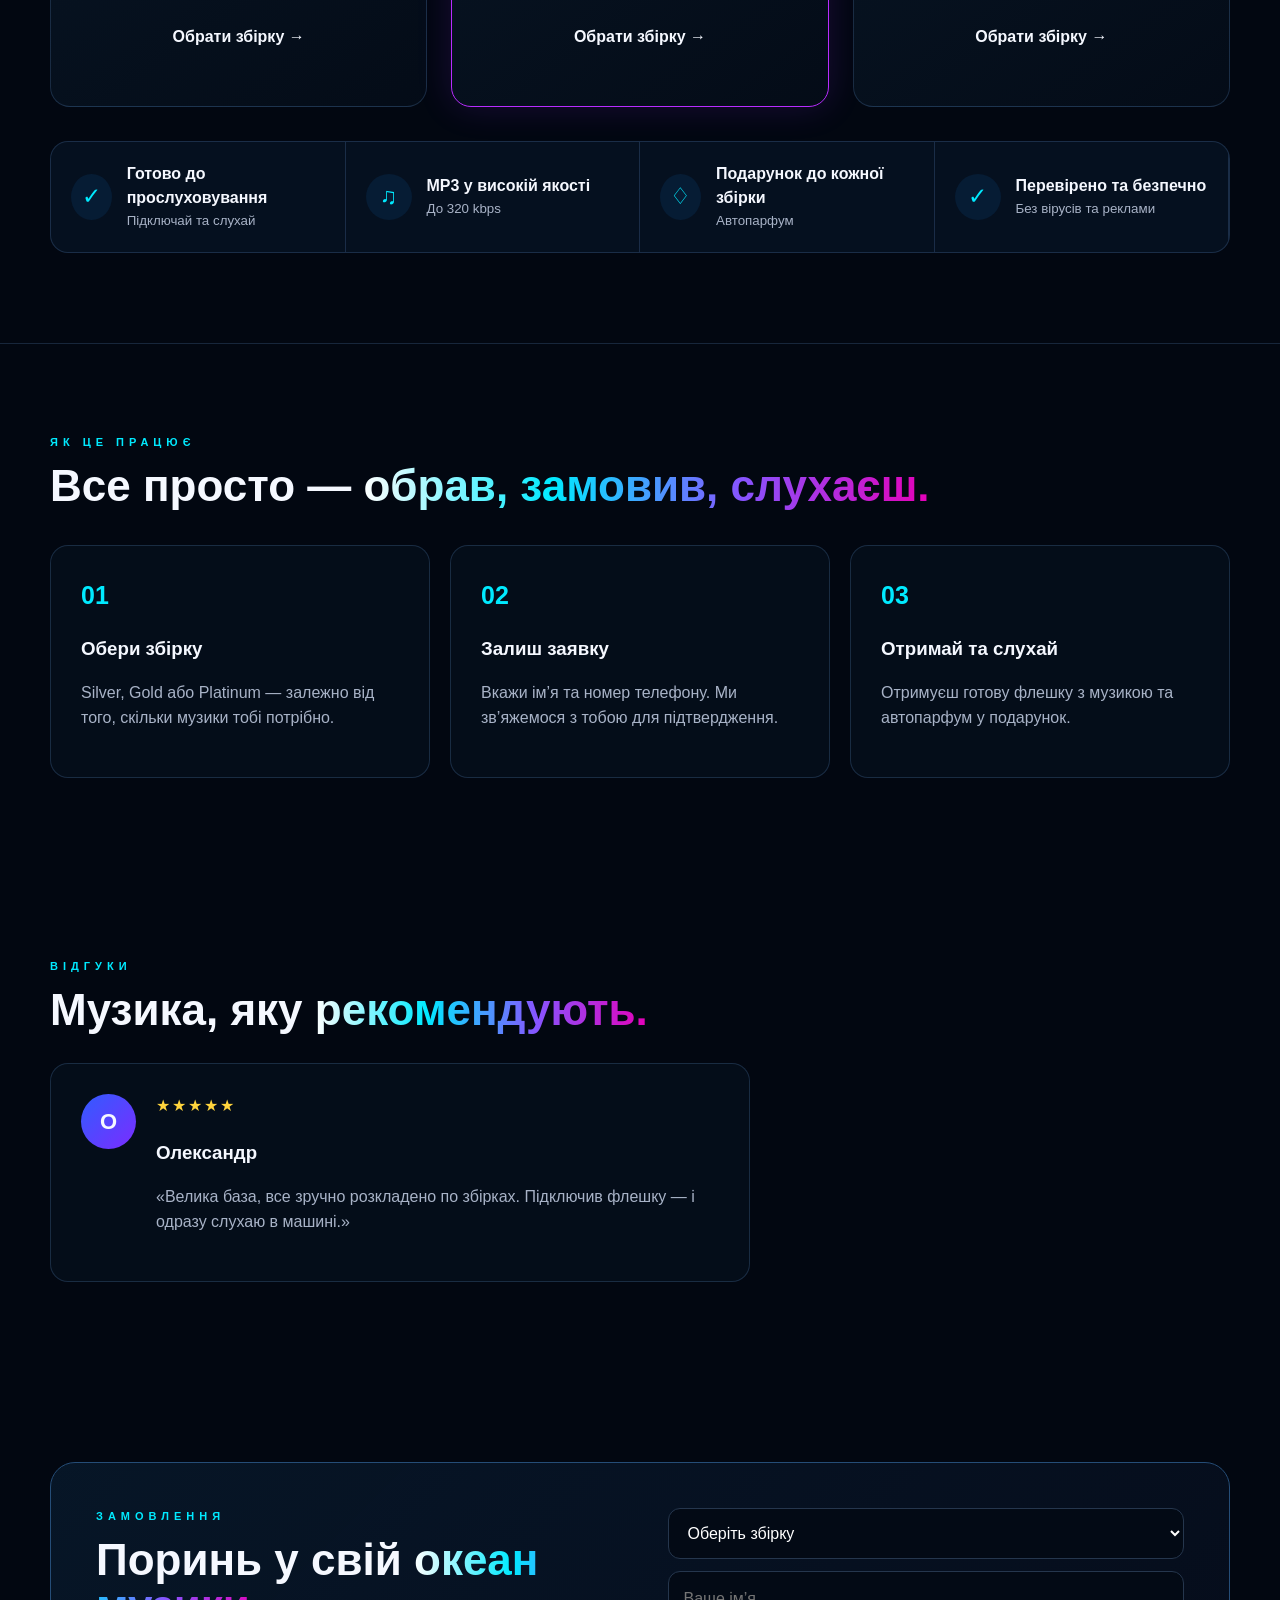
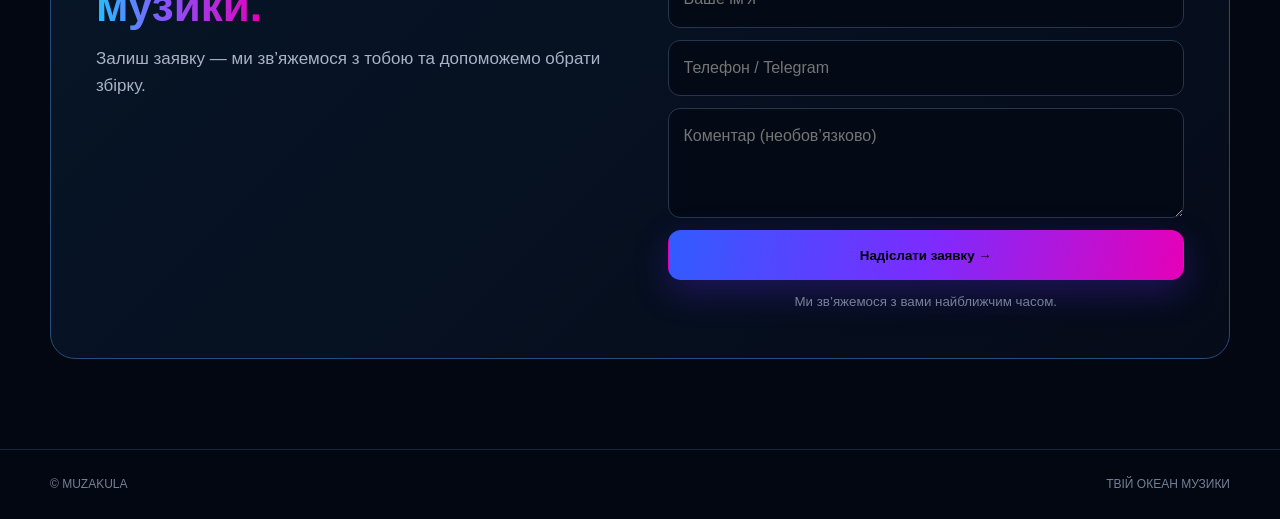
==== commit 4ed13a89: "Update index.html" ====
--- a/index.html
+++ b/index.html
@@ -1,6 +1,6 @@
 <!doctype html><html lang="uk"><head><meta charset="UTF-8"><meta name="viewport" content="width=device-width,initial-scale=1"><meta name="description" content="MUZAKULA — твій океан музики"><title>MUZAKULA — твій океан музики</title><link rel="stylesheet" href="style.css"></head><body>
 <header class="header"><div class="container header-inner"><a class="brand" href="#home"><img src="assets/logo.png" alt="MUZAKULA"></a><nav class="nav"><a class="active" href="#home">Головна</a><a href="#collections">Збірки</a><a href="#how">Як це працює</a><a href="#reviews">Відгуки</a><a href="#order">Замовити</a></nav><a class="header-order" href="#order">Замовити</a></div></header>
-<main><section id="home" class="hero"><div class="container hero-grid"><div><div class="eyebrow">ПОРИНЬ У СВІТ МУЗИКИ</div><h1>ТВІЙ ОКЕАН<br><span>МУЗИКИ</span></h1><p>Великі музичні збірки на USB-флешці — для автомобіля, дому та гарного настрою.</p><div class="hero-actions"><a class="btn primary" href="#collections">Обрати збірку →</a><a class="btn secondary" href="#order">Залишити заявку</a></div><div class="hero-points"><span>✓ Готово до прослуховування</span><span>✓ MP3 у високій якості</span><span>✓ Подарунок до кожної збірки</span></div></div><div class="hero-art"><img src="assets/a_dramatic_high_detail_digital_illustration_graph.png" alt="Акула MUZAKULA в океані музики"></div></div></section>
+<main><section id="home" class="hero"><div class="container hero-grid"><div><div class="eyebrow">ПОРИНЬ У СВІТ МУЗИКИ</div><h1>ТВІЙ ОКЕАН<br><span>МУЗИКИ</span></h1><p>Великі музичні збірки на USB-флешці — для автомобіля, дому та гарного настрою.</p><div class="hero-actions"><a class="btn primary" href="#collections">Обрати збірку →</a><a class="btn secondary" href="#order">Залишити заявку</a></div><div class="hero-points"><span>✓ Готово до прослуховування</span><span>✓ MP3 у високій якості</span><span>✓ Подарунок до кожної збірки</span></div></div><div class="hero-art"><img src="assets/hero-shark.png" alt="Акула MUZAKULA в океані музики"></div></div></section>
 <section id="categories" class="categories-section">
   <div class="container">
     <div class="categories-head">
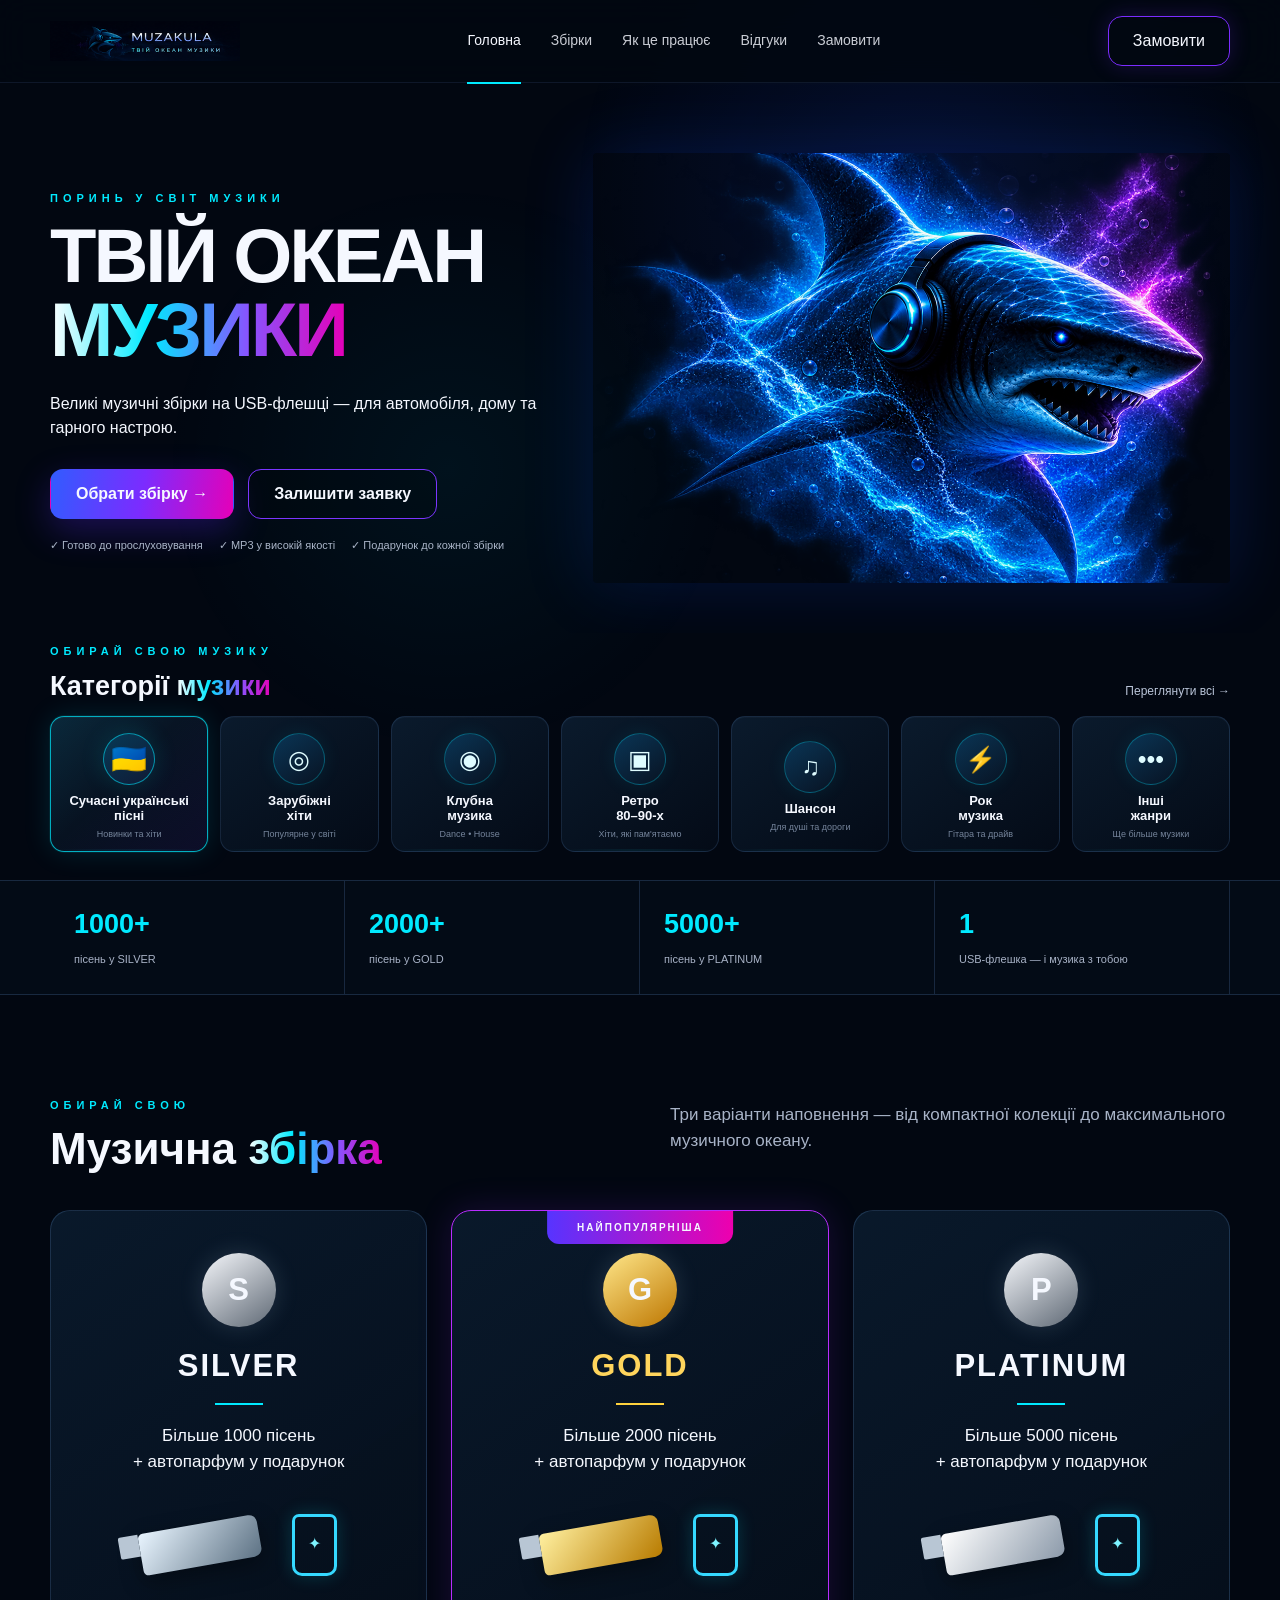
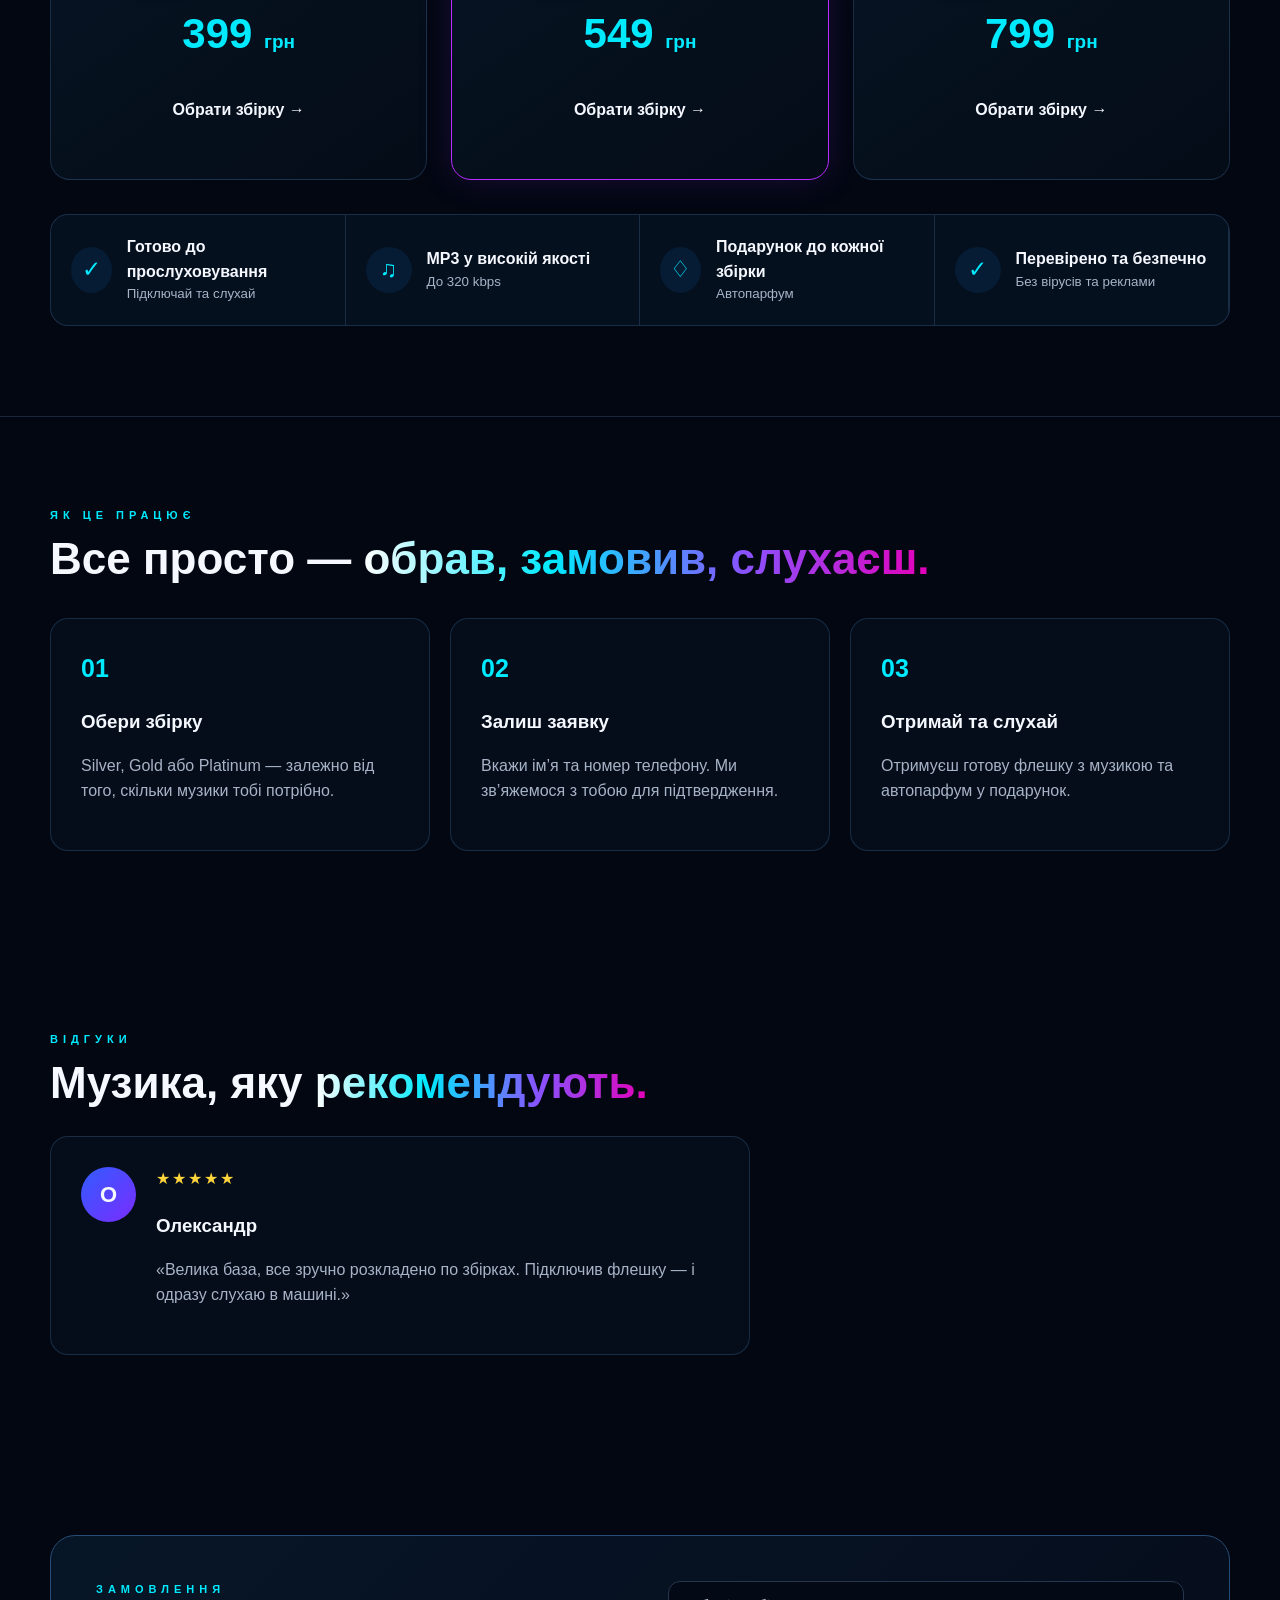
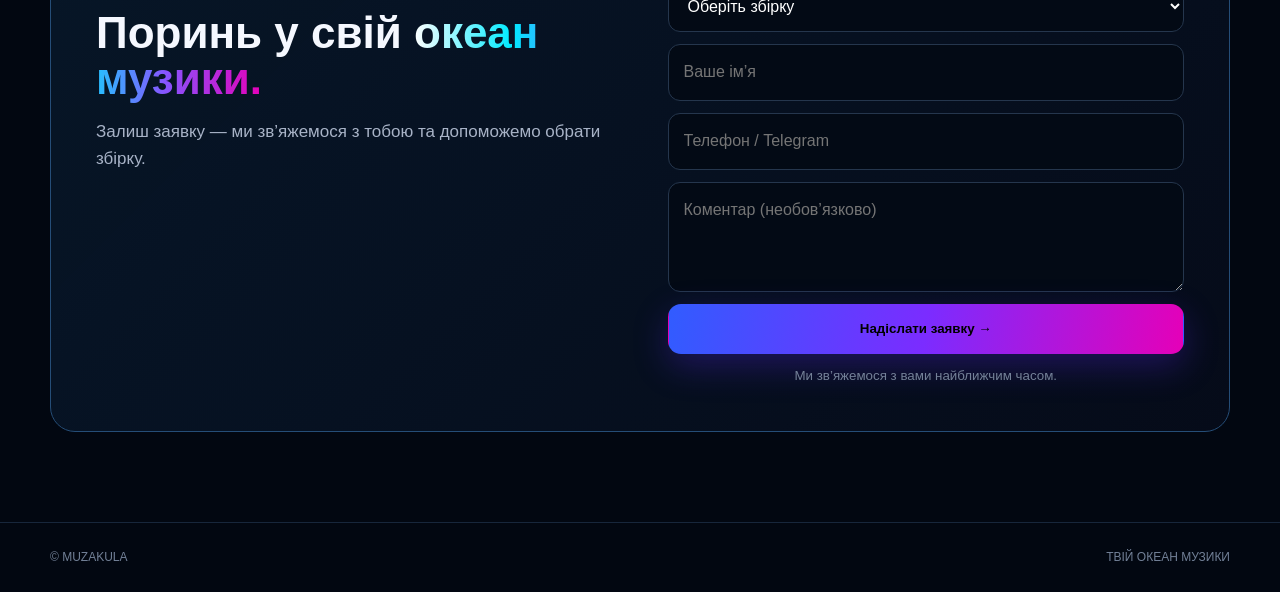
==== commit d06cbc32: "Update index.html" ====
--- a/index.html
+++ b/index.html
@@ -1,61 +1,16 @@
 <!doctype html><html lang="uk"><head><meta charset="UTF-8"><meta name="viewport" content="width=device-width,initial-scale=1"><meta name="description" content="MUZAKULA — твій океан музики"><title>MUZAKULA — твій океан музики</title><link rel="stylesheet" href="style.css"></head><body>
 <header class="header"><div class="container header-inner"><a class="brand" href="#home"><img src="assets/logo.png" alt="MUZAKULA"></a><nav class="nav"><a class="active" href="#home">Головна</a><a href="#collections">Збірки</a><a href="#how">Як це працює</a><a href="#reviews">Відгуки</a><a href="#order">Замовити</a></nav><a class="header-order" href="#order">Замовити</a></div></header>
 <main><section id="home" class="hero"><div class="container hero-grid"><div><div class="eyebrow">ПОРИНЬ У СВІТ МУЗИКИ</div><h1>ТВІЙ ОКЕАН<br><span>МУЗИКИ</span></h1><p>Великі музичні збірки на USB-флешці — для автомобіля, дому та гарного настрою.</p><div class="hero-actions"><a class="btn primary" href="#collections">Обрати збірку →</a><a class="btn secondary" href="#order">Залишити заявку</a></div><div class="hero-points"><span>✓ Готово до прослуховування</span><span>✓ MP3 у високій якості</span><span>✓ Подарунок до кожної збірки</span></div></div><div class="hero-art"><img src="assets/hero-shark.png" alt="Акула MUZAKULA в океані музики"></div></div></section>
-<section id="categories" class="categories-section">
-  <div class="container">
-    <div class="categories-head">
-      <div>
-        <div class="eyebrow">ОБИРАЙ СВОЮ МУЗИКУ</div>
-        <h2>Категорії <span>музики</span></h2>
-      </div>
-      <a href="#collections" class="categories-all">Переглянути всі →</a>
-    </div>
-
-    <div class="category-strip">
-      <a class="category-card featured" href="#collections" data-category="Сучасні українські пісні">
-        <div class="category-icon">🇺🇦</div>
-        <strong>Сучасні українські<br>пісні</strong>
-        <small>Новинки та хіти</small>
-      </a>
-
-      <a class="category-card" href="#collections" data-category="Зарубіжні хіти">
-        <div class="category-icon">◎</div>
-        <strong>Зарубіжні<br>хіти</strong>
-        <small>Популярне у світі</small>
-      </a>
-
-      <a class="category-card" href="#collections" data-category="Клубна музика">
-        <div class="category-icon">◉</div>
-        <strong>Клубна<br>музика</strong>
-        <small>Dance • House</small>
-      </a>
-
-      <a class="category-card" href="#collections" data-category="Ретро 80–90-х">
-        <div class="category-icon">▣</div>
-        <strong>Ретро<br>80–90-х</strong>
-        <small>Хіти, які пам'ятаємо</small>
-      </a>
-
-      <a class="category-card" href="#collections" data-category="Шансон">
-        <div class="category-icon">♫</div>
-        <strong>Шансон</strong>
-        <small>Для душі та дороги</small>
-      </a>
-
-      <a class="category-card" href="#collections" data-category="Рок музика">
-        <div class="category-icon">⚡</div>
-        <strong>Рок<br>музика</strong>
-        <small>Гітара та драйв</small>
-      </a>
-
-      <a class="category-card" href="#collections" data-category="Інші жанри">
-        <div class="category-icon">•••</div>
-        <strong>Інші<br>жанри</strong>
-        <small>Ще більше музики</small>
-      </a>
-    </div>
-  </div>
-</section>
+<section id="categories" class="categories-section"><div class="container"><div class="categories-head"><div><div class="eyebrow">ОБИРАЙ СВОЮ МУЗИКУ</div><h2>Категорії <span>музики</span></h2></div><a href="#collections" class="categories-all">Переглянути всі →</a></div>
+<div class="category-strip">
+<a class="category-card featured" href="#collections" data-category="Сучасні українські пісні"><div class="category-icon">🇺🇦</div><strong>Сучасні українські<br>пісні</strong><small>Новинки та хіти</small></a>
+<a class="category-card" href="#collections" data-category="Зарубіжні хіти"><div class="category-icon">◎</div><strong>Зарубіжні<br>хіти</strong><small>Популярне у світі</small></a>
+<a class="category-card" href="#collections" data-category="Клубна музика"><div class="category-icon">◉</div><strong>Клубна<br>музика</strong><small>Dance • House</small></a>
+<a class="category-card" href="#collections" data-category="Ретро 80–90-х"><div class="category-icon">▣</div><strong>Ретро<br>80–90-х</strong><small>Хіти, які пам'ятаємо</small></a>
+<a class="category-card" href="#collections" data-category="Шансон"><div class="category-icon">♫</div><strong>Шансон</strong><small>Для душі та дороги</small></a>
+<a class="category-card" href="#collections" data-category="Рок музика"><div class="category-icon">⚡</div><strong>Рок<br>музика</strong><small>Гітара та драйв</small></a>
+<a class="category-card" href="#collections" data-category="Інші жанри"><div class="category-icon">•••</div><strong>Інші<br>жанри</strong><small>Ще більше музики</small></a>
+</div></div></section>
 <section class="numbers"><div class="container numbers-grid"><div><strong>1000+</strong><span>пісень у SILVER</span></div><div><strong>2000+</strong><span>пісень у GOLD</span></div><div><strong>5000+</strong><span>пісень у PLATINUM</span></div><div><strong>1</strong><span>USB-флешка — і музика з тобою</span></div></div></section>
 <section id="collections" class="section"><div class="container"><div class="section-head"><div><div class="eyebrow">ОБИРАЙ СВОЮ</div><h2>Музична <span>збірка</span></h2></div><p>Три варіанти наповнення — від компактної колекції до максимального музичного океану.</p></div><div class="cards">
 <article class="card silver"><div class="medal">S</div><h3>SILVER</h3><div class="line"></div><p>Більше 1000 пісень<br>+ автопарфум у подарунок</p><div class="product-icons"><div class="usb usb-silver"></div><div class="perfume">✦</div></div><div class="price">399 <small>грн</small></div><a class="btn card-btn" href="#order" data-package="SILVER — 399 грн">Обрати збірку →</a></article>
@@ -64,5 +19,57 @@
 <div class="benefits"><div><i>✓</i><span><b>Готово до прослуховування</b><small>Підключай та слухай</small></span></div><div><i>♫</i><span><b>MP3 у високій якості</b><small>До 320 kbps</small></span></div><div><i>♢</i><span><b>Подарунок до кожної збірки</b><small>Автопарфум</small></span></div><div><i>✓</i><span><b>Перевірено та безпечно</b><small>Без вірусів та реклами</small></span></div></div></div></section>
 <section id="how" class="section how"><div class="container"><div class="eyebrow">ЯК ЦЕ ПРАЦЮЄ</div><h2>Все просто — <span>обрав, замовив, слухаєш.</span></h2><div class="steps"><div><b>01</b><h3>Обери збірку</h3><p>Silver, Gold або Platinum — залежно від того, скільки музики тобі потрібно.</p></div><div><b>02</b><h3>Залиш заявку</h3><p>Вкажи ім’я та номер телефону. Ми зв’яжемося з тобою для підтвердження.</p></div><div><b>03</b><h3>Отримай та слухай</h3><p>Отримуєш готову флешку з музикою та автопарфум у подарунок.</p></div></div></div></section>
 <section id="reviews" class="section"><div class="container"><div class="eyebrow">ВІДГУКИ</div><h2>Музика, яку <span>рекомендують.</span></h2><div class="review-card"><div class="avatar">О</div><div><div class="stars">★★★★★</div><h3>Олександр</h3><p>«Велика база, все зручно розкладено по збірках. Підключив флешку — і одразу слухаю в машині.»</p></div></div></div></section>
-<section id="order" class="section"><div class="container order-box"><div><div class="eyebrow">ЗАМОВЛЕННЯ</div><h2>Поринь у свій <span>океан музики.</span></h2><p>Залиш заявку — ми зв’яжемося з тобою та допоможемо обрати збірку.</p></div><form id="orderForm"><select id="package" required><option value="">Оберіть збірку</option><option>SILVER — 399 грн</option><option>GOLD — 549 грн</option><option>PLATINUM — 799 грн</option></select><input id="name" placeholder="Ваше ім’я" required><input id="contact" placeholder="Телефон / Telegram" required><textarea id="comment" placeholder="Коментар (необов’язково)"></textarea><button class="btn primary" type="submit">Надіслати заявку →</button><small class="form-note">Ми зв’яжемося з вами найближчим часом.</small></form></div></section></main>
-<footer><div class="container footer-inner"><span>© MUZAKULA</span><span>ТВІЙ ОКЕАН МУЗИКИ</span></div></footer><script src="script.js"></script></body></html>
+<section id="order" class="section"><div class="container order-box"><div><div class="eyebrow">ЗАМОВЛЕННЯ</div><h2>Поринь у свій <span>океан музики.</span></h2><p>Залиш заявку — ми зв’яжемося з тобою та допоможемо обрати збірку.</p></div>
+<form id="orderForm"><select id="package" required><option value="">Оберіть збірку</option><option value="SILVER — 399 грн">SILVER — 399 грн</option><option value="GOLD — 549 грн">GOLD — 549 грн</option><option value="PLATINUM — 799 грн">PLATINUM — 799 грн</option></select><input id="name" placeholder="Ваше ім’я" required><input id="phone" placeholder="Телефон / Telegram" required><textarea id="message" placeholder="Коментар (необов’язково)"></textarea><button class="btn primary" type="submit">Надіслати заявку →</button><small class="form-note">Ми зв’яжемося з вами найближчим часом.</small></form></div></section></main>
+<footer><div class="container footer-inner"><span>© MUZAKULA</span><span>ТВІЙ ОКЕАН МУЗИКИ</span></div></footer>
+<script>
+document.addEventListener('DOMContentLoaded',()=>{
+  document.querySelectorAll('a[href^="#"]').forEach(a=>a.addEventListener('click',e=>{
+    const t=document.querySelector(a.getAttribute('href'));
+    if(t){e.preventDefault();t.scrollIntoView({behavior:'smooth'});}
+  }));
+
+  document.querySelectorAll('[data-package]').forEach(b=>b.addEventListener('click',()=>{
+    const p=document.querySelector('#package');
+    if(p) p.value=b.dataset.package;
+  }));
+
+  const f=document.querySelector('#orderForm');
+  if(!f)return;
+
+  f.addEventListener('submit',async e=>{
+    e.preventDefault();
+
+    const packageName=document.querySelector('#package').value;
+    const name=document.querySelector('#name').value.trim();
+    const phone=document.querySelector('#phone').value.trim();
+    const message=document.querySelector('#message').value.trim();
+
+    if(!packageName||!name||!phone){
+      alert('Будь ласка, заповніть збірку, ім’я та контакт.');
+      return;
+    }
+
+    const fullMessage=`Збірка: ${packageName}${message ? '\nКоментар: '+message : ''}`;
+
+    try{
+      const response=await fetch('https://muzakula-orders.sylenkov.workers.dev/',{
+        method:'POST',
+        headers:{'Content-Type':'application/json'},
+        body:JSON.stringify({
+          name:name,
+          phone:phone,
+          message:fullMessage
+        })
+      });
+
+      if(!response.ok)throw new Error('Request failed');
+
+      alert(`Дякуємо, ${name}! Заявку отримано. Ми зв’яжемося з вами найближчим часом.`);
+      f.reset();
+    }catch(error){
+      alert('Не вдалося надіслати заявку. Будь ласка, спробуйте ще раз.');
+    }
+  });
+});
+</script></body></html>
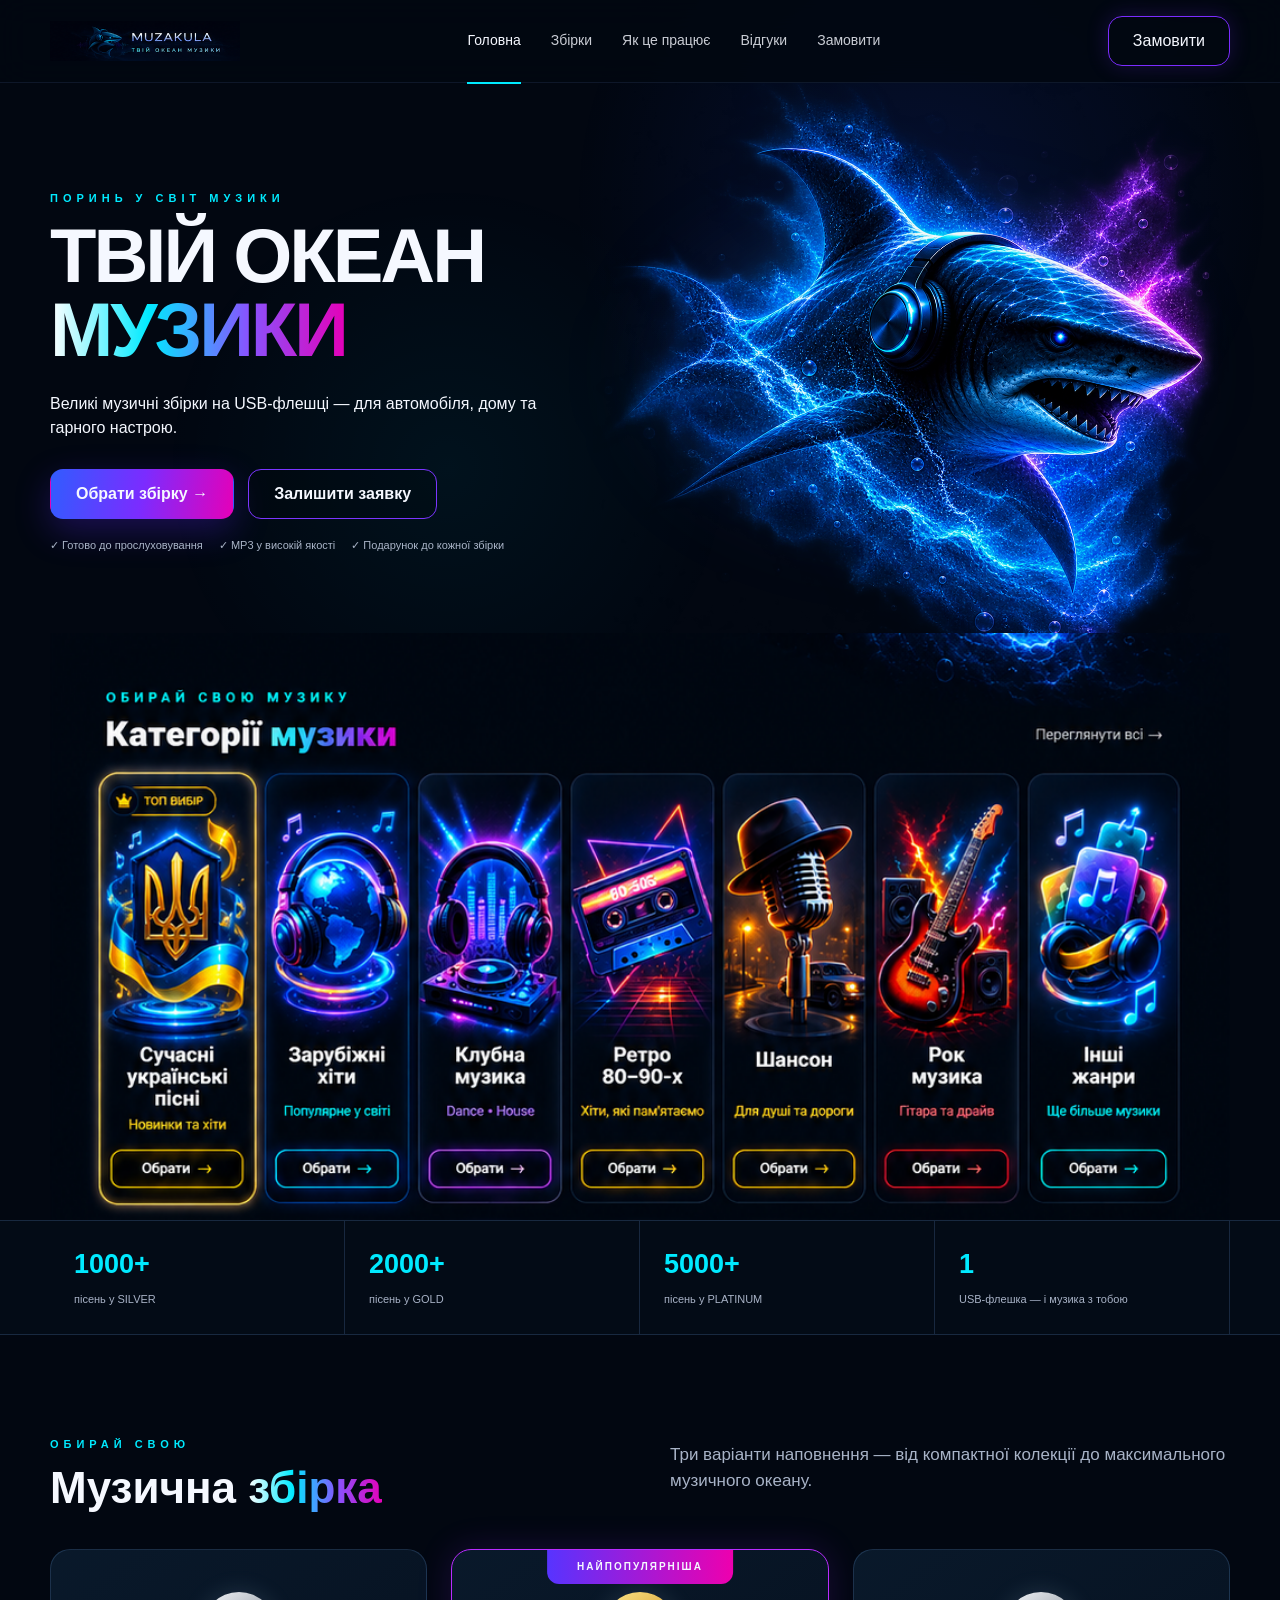
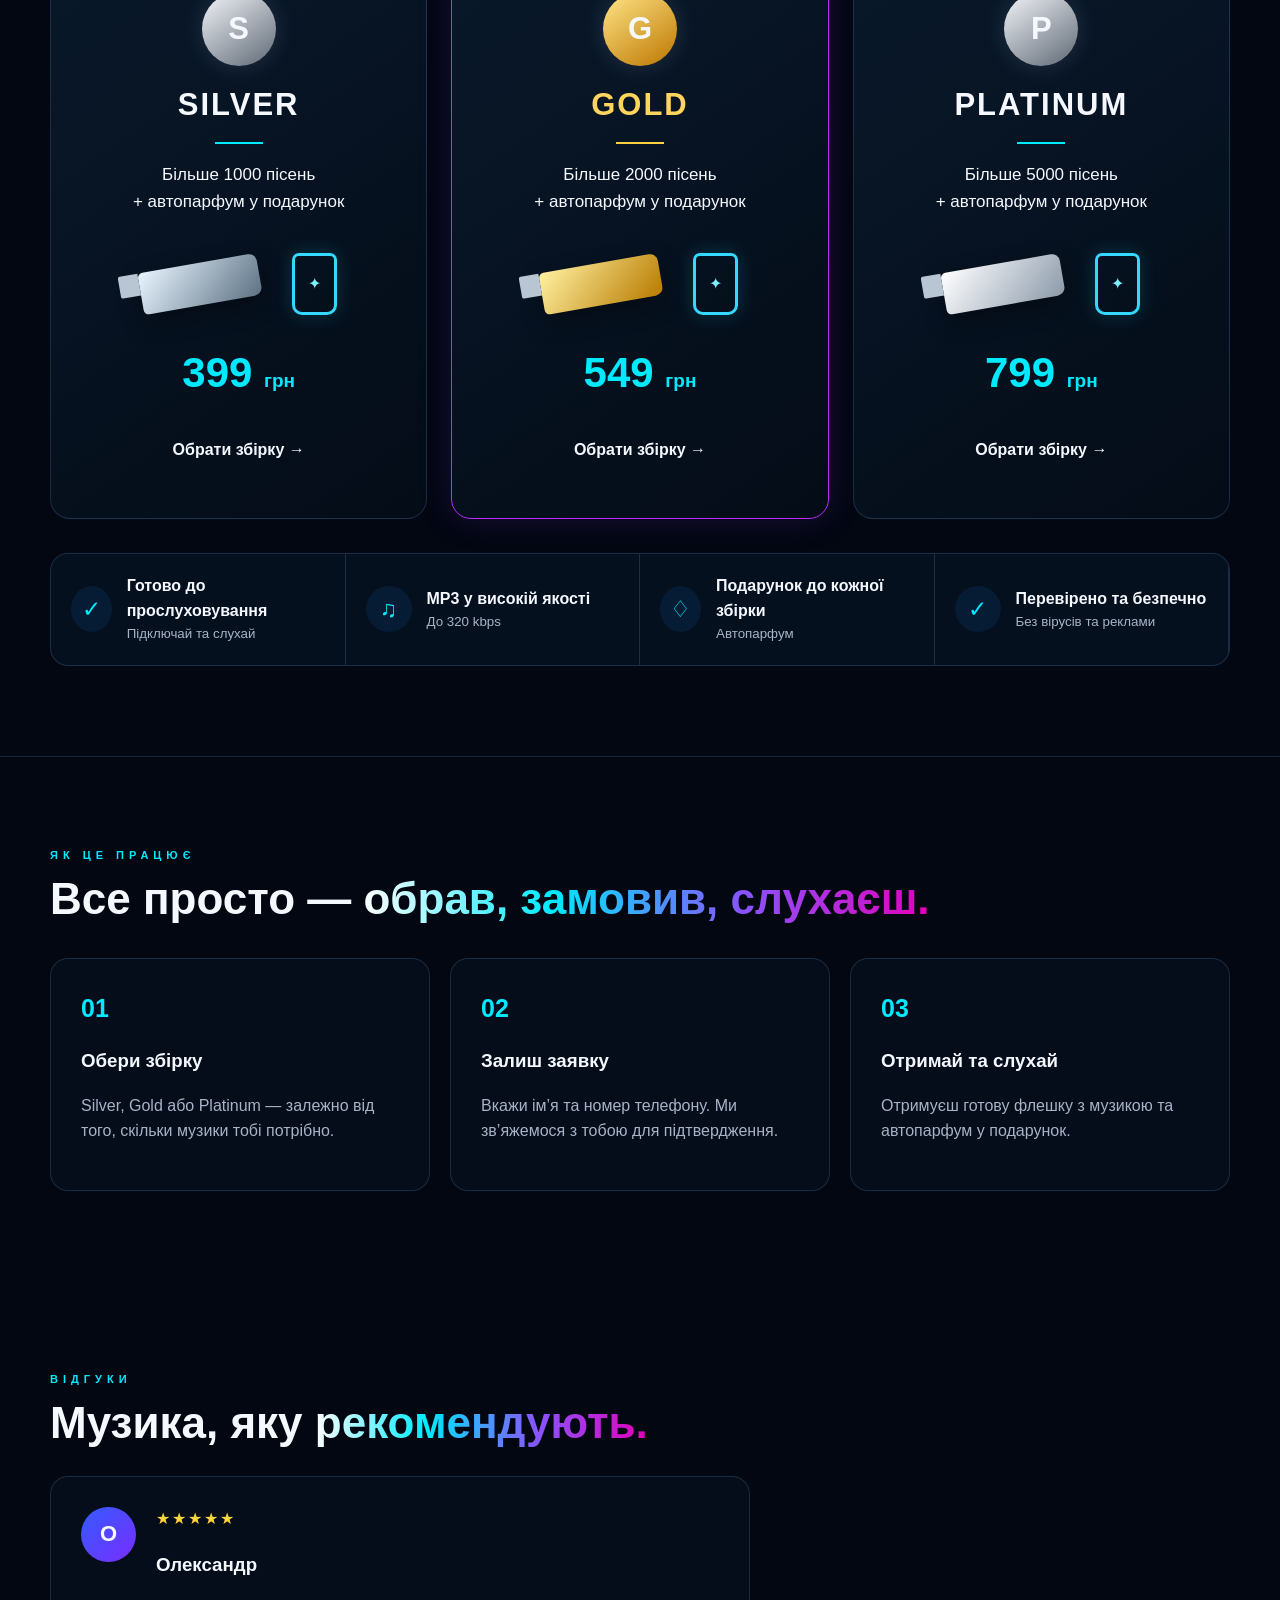
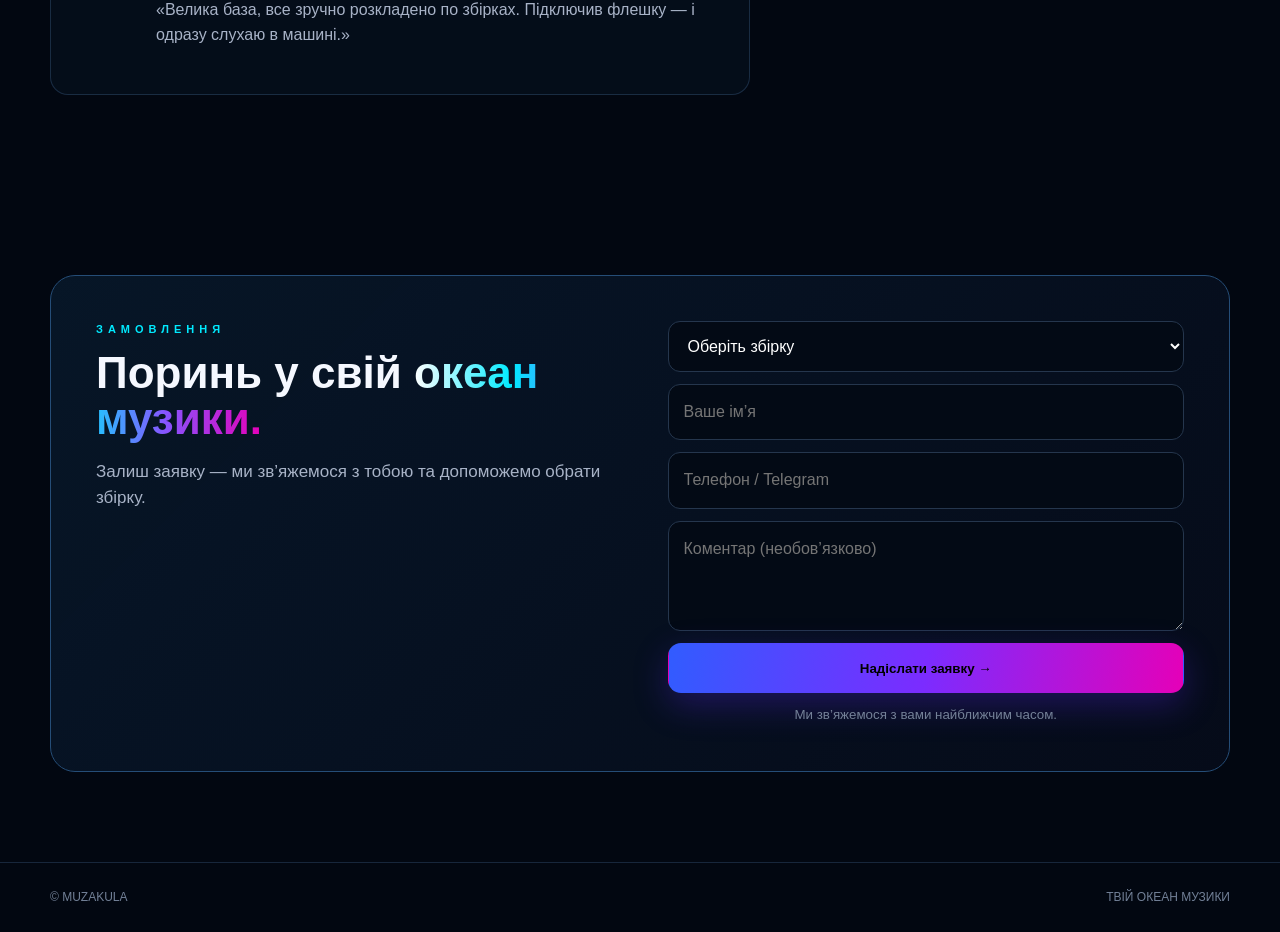
==== commit 650ce011: "Оновлено дизайн категорій музики" ====
--- a/index.html
+++ b/index.html
@@ -1,16 +1,35 @@
 <!doctype html><html lang="uk"><head><meta charset="UTF-8"><meta name="viewport" content="width=device-width,initial-scale=1"><meta name="description" content="MUZAKULA — твій океан музики"><title>MUZAKULA — твій океан музики</title><link rel="stylesheet" href="style.css"></head><body>
 <header class="header"><div class="container header-inner"><a class="brand" href="#home"><img src="assets/logo.png" alt="MUZAKULA"></a><nav class="nav"><a class="active" href="#home">Головна</a><a href="#collections">Збірки</a><a href="#how">Як це працює</a><a href="#reviews">Відгуки</a><a href="#order">Замовити</a></nav><a class="header-order" href="#order">Замовити</a></div></header>
 <main><section id="home" class="hero"><div class="container hero-grid"><div><div class="eyebrow">ПОРИНЬ У СВІТ МУЗИКИ</div><h1>ТВІЙ ОКЕАН<br><span>МУЗИКИ</span></h1><p>Великі музичні збірки на USB-флешці — для автомобіля, дому та гарного настрою.</p><div class="hero-actions"><a class="btn primary" href="#collections">Обрати збірку →</a><a class="btn secondary" href="#order">Залишити заявку</a></div><div class="hero-points"><span>✓ Готово до прослуховування</span><span>✓ MP3 у високій якості</span><span>✓ Подарунок до кожної збірки</span></div></div><div class="hero-art"><img src="assets/hero-shark.png" alt="Акула MUZAKULA в океані музики"></div></div></section>
-<section id="categories" class="categories-section"><div class="container"><div class="categories-head"><div><div class="eyebrow">ОБИРАЙ СВОЮ МУЗИКУ</div><h2>Категорії <span>музики</span></h2></div><a href="#collections" class="categories-all">Переглянути всі →</a></div>
-<div class="category-strip">
-<a class="category-card featured" href="#collections" data-category="Сучасні українські пісні"><div class="category-icon">🇺🇦</div><strong>Сучасні українські<br>пісні</strong><small>Новинки та хіти</small></a>
-<a class="category-card" href="#collections" data-category="Зарубіжні хіти"><div class="category-icon">◎</div><strong>Зарубіжні<br>хіти</strong><small>Популярне у світі</small></a>
-<a class="category-card" href="#collections" data-category="Клубна музика"><div class="category-icon">◉</div><strong>Клубна<br>музика</strong><small>Dance • House</small></a>
-<a class="category-card" href="#collections" data-category="Ретро 80–90-х"><div class="category-icon">▣</div><strong>Ретро<br>80–90-х</strong><small>Хіти, які пам'ятаємо</small></a>
-<a class="category-card" href="#collections" data-category="Шансон"><div class="category-icon">♫</div><strong>Шансон</strong><small>Для душі та дороги</small></a>
-<a class="category-card" href="#collections" data-category="Рок музика"><div class="category-icon">⚡</div><strong>Рок<br>музика</strong><small>Гітара та драйв</small></a>
-<a class="category-card" href="#collections" data-category="Інші жанри"><div class="category-icon">•••</div><strong>Інші<br>жанри</strong><small>Ще більше музики</small></a>
-</div></div></section>
+
+<section id="categories" class="categories-section categories-visual">
+  <div class="categories-visual-wrap">
+    <img class="categories-visual-image" src="[data-uri]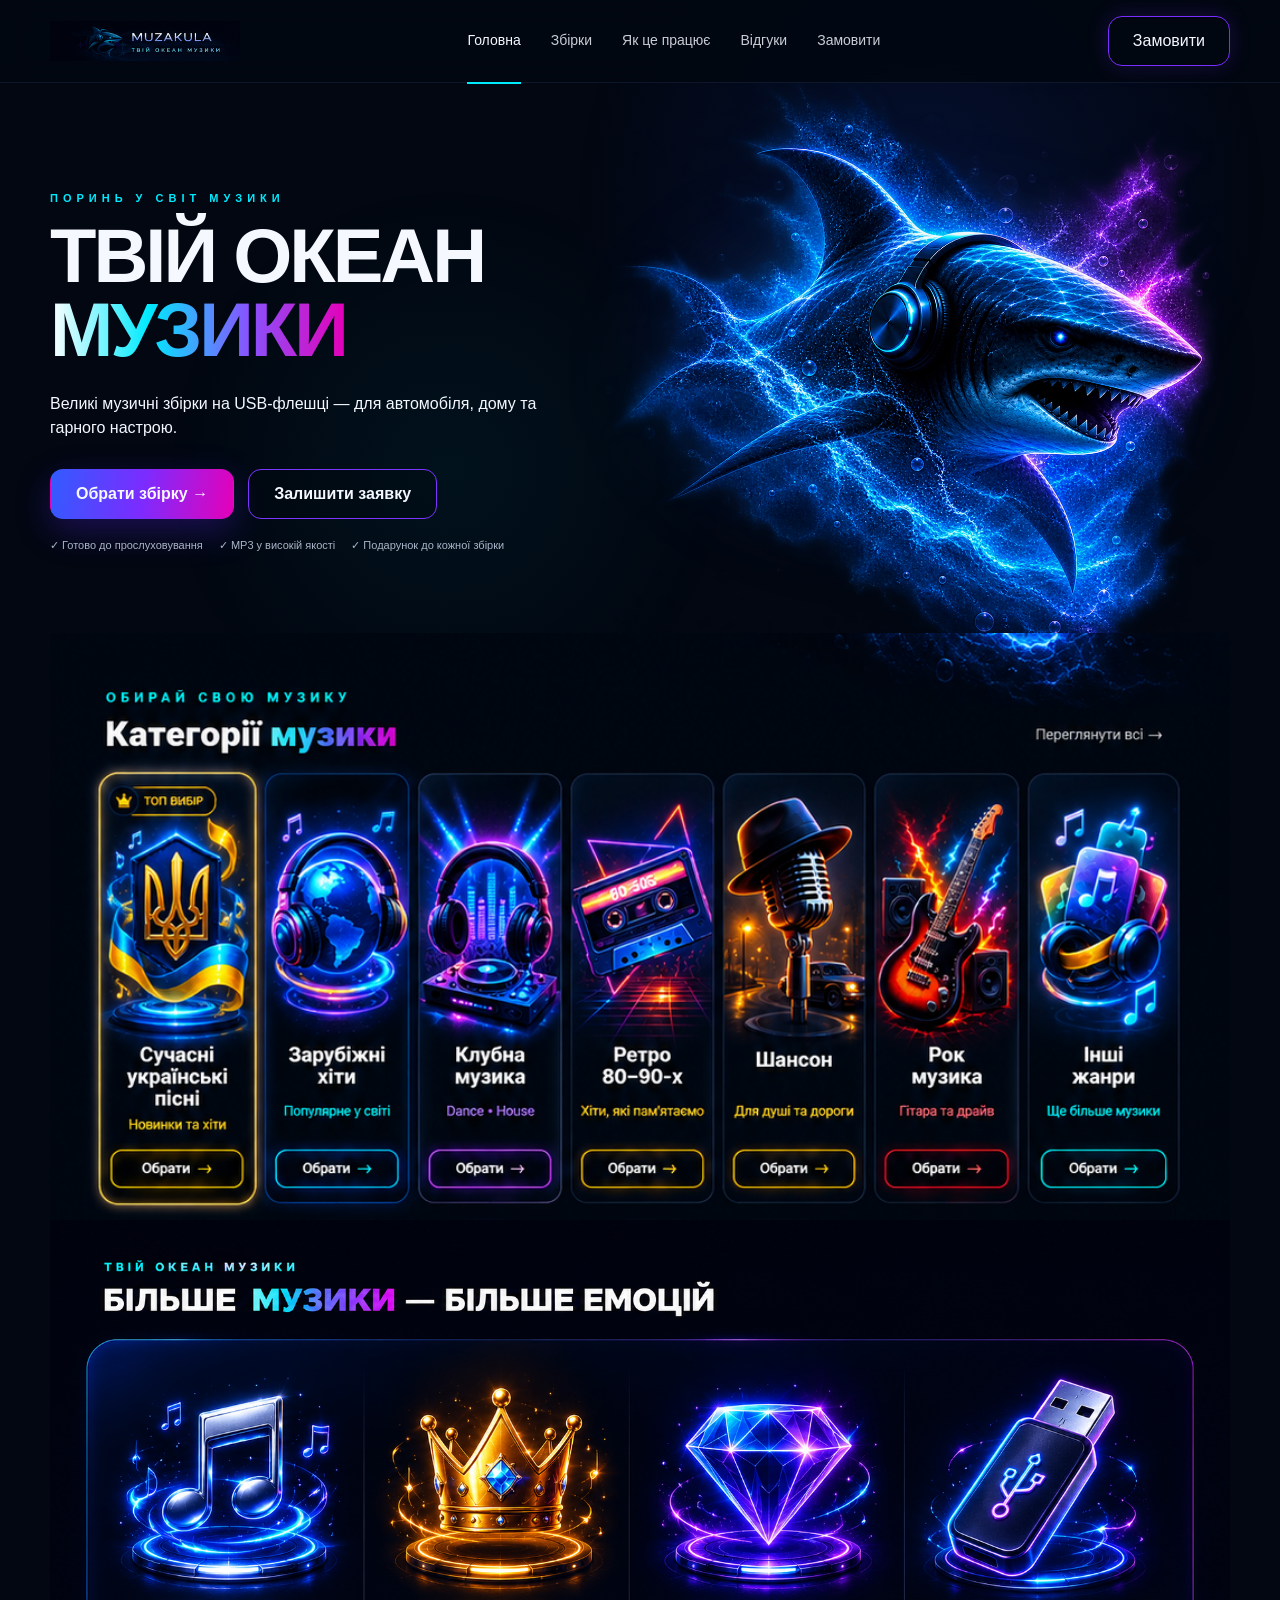
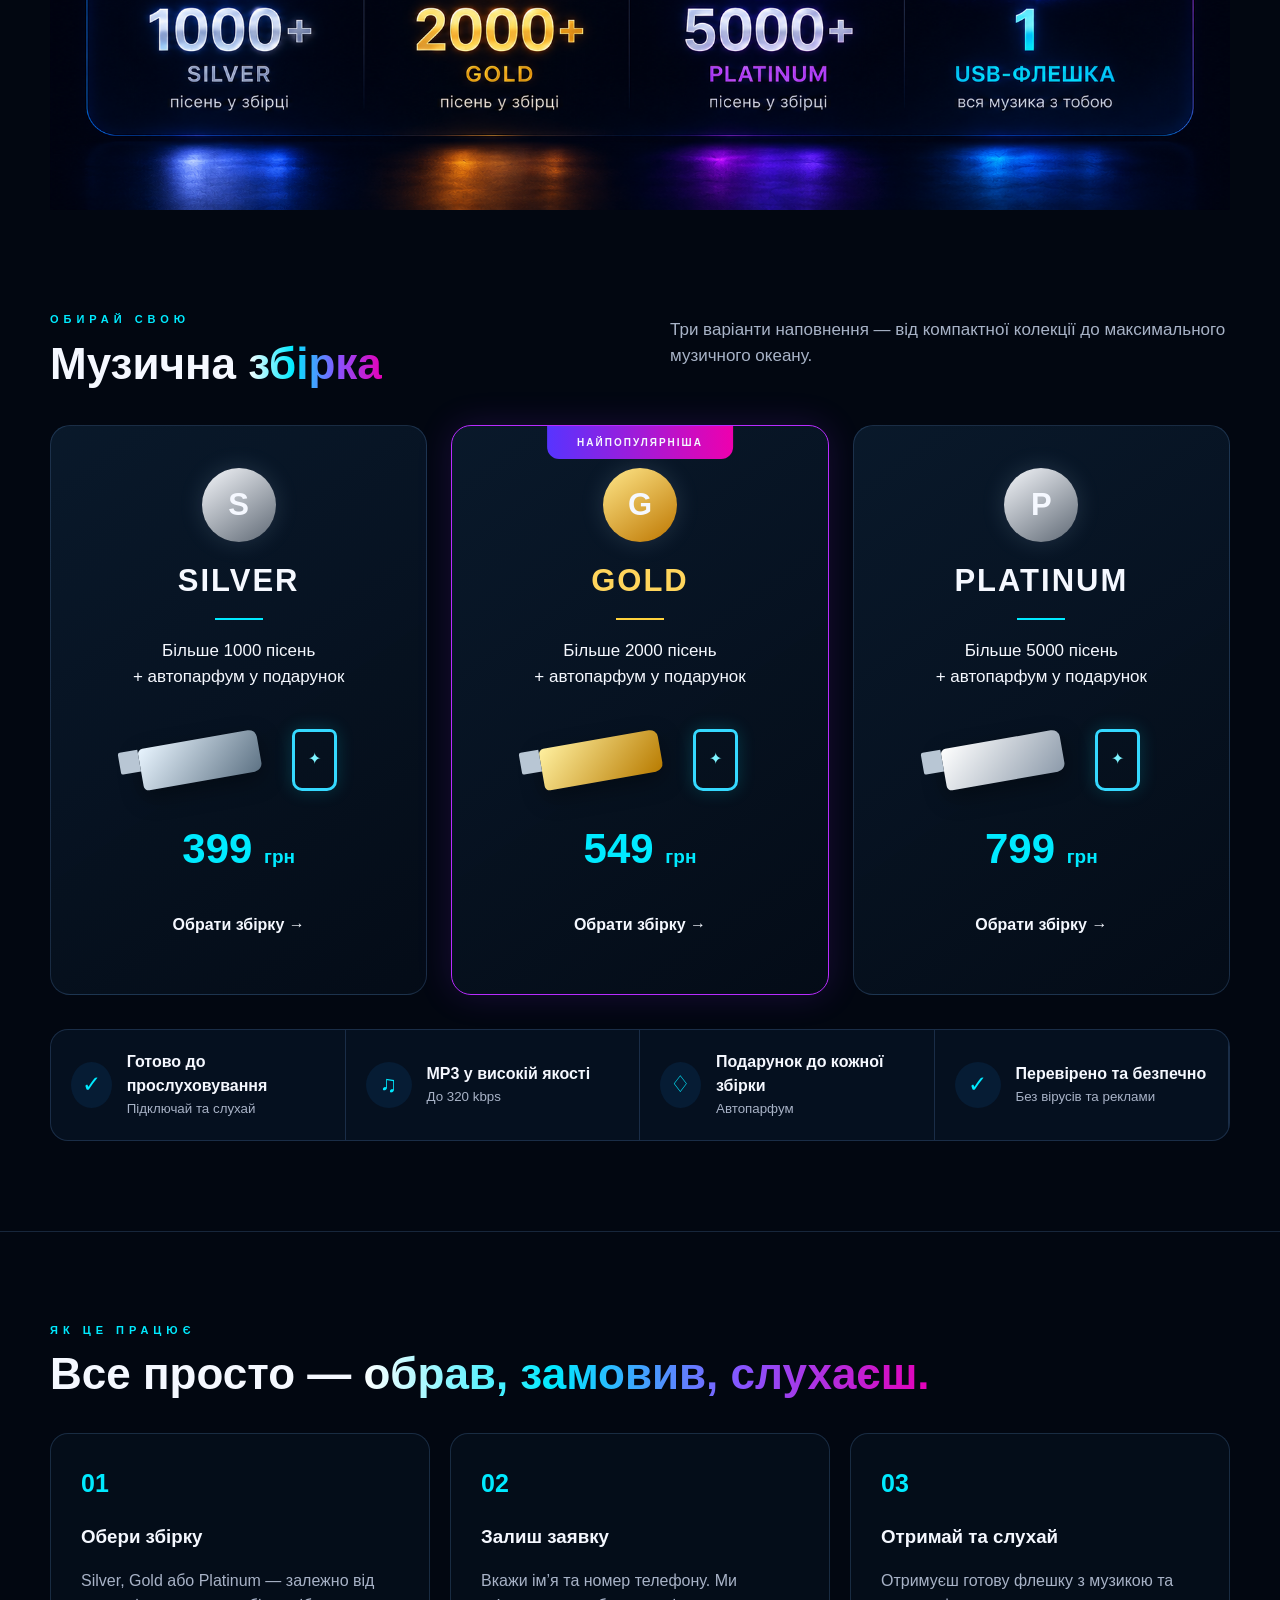
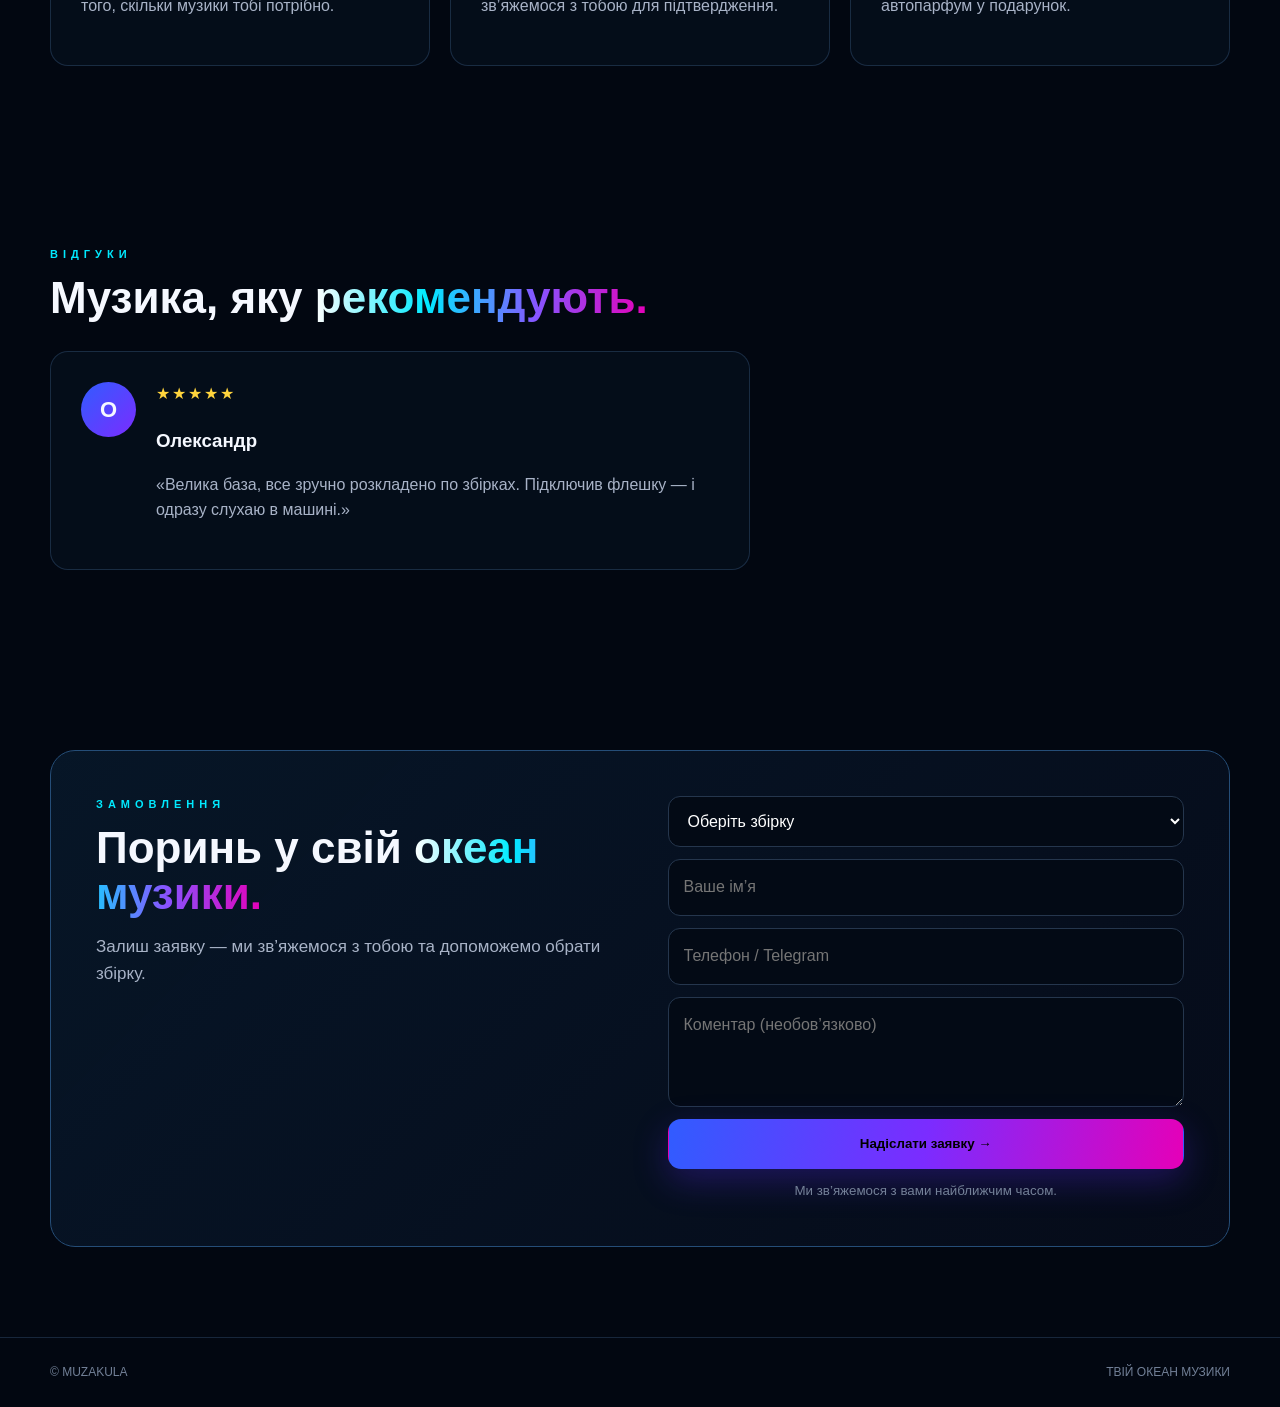
==== commit d9dd53a2: "Оновлено блок переваг збірок" ====
--- a/index.html
+++ b/index.html
@@ -30,7 +30,33 @@
   .categories-visual-wrap{min-width:820px}
 }
 </style>
-<section class="numbers"><div class="container numbers-grid"><div><strong>1000+</strong><span>пісень у SILVER</span></div><div><strong>2000+</strong><span>пісень у GOLD</span></div><div><strong>5000+</strong><span>пісень у PLATINUM</span></div><div><strong>1</strong><span>USB-флешка — і музика з тобою</span></div></div></section>
+
+<section class="numbers numbers-visual">
+  <div class="numbers-visual-wrap">
+    <img class="numbers-visual-image"
+         src="[data-uri]